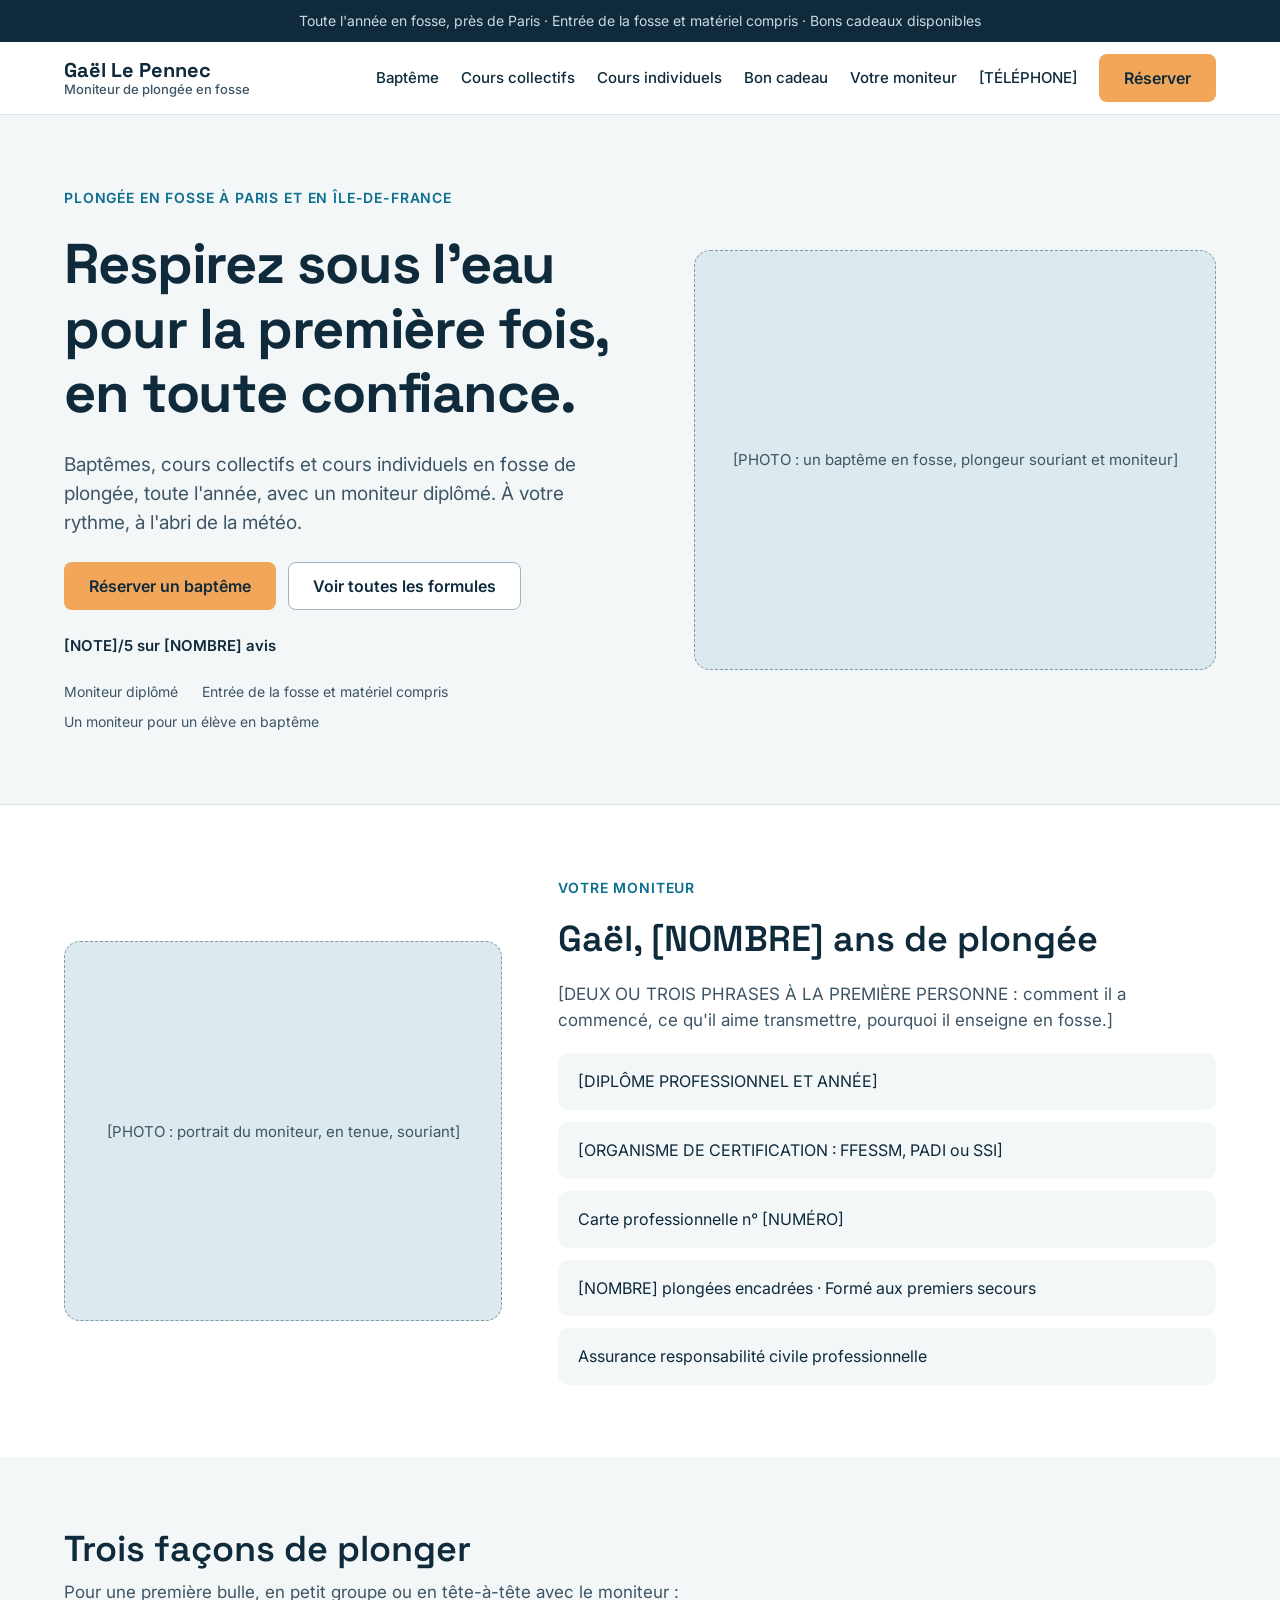
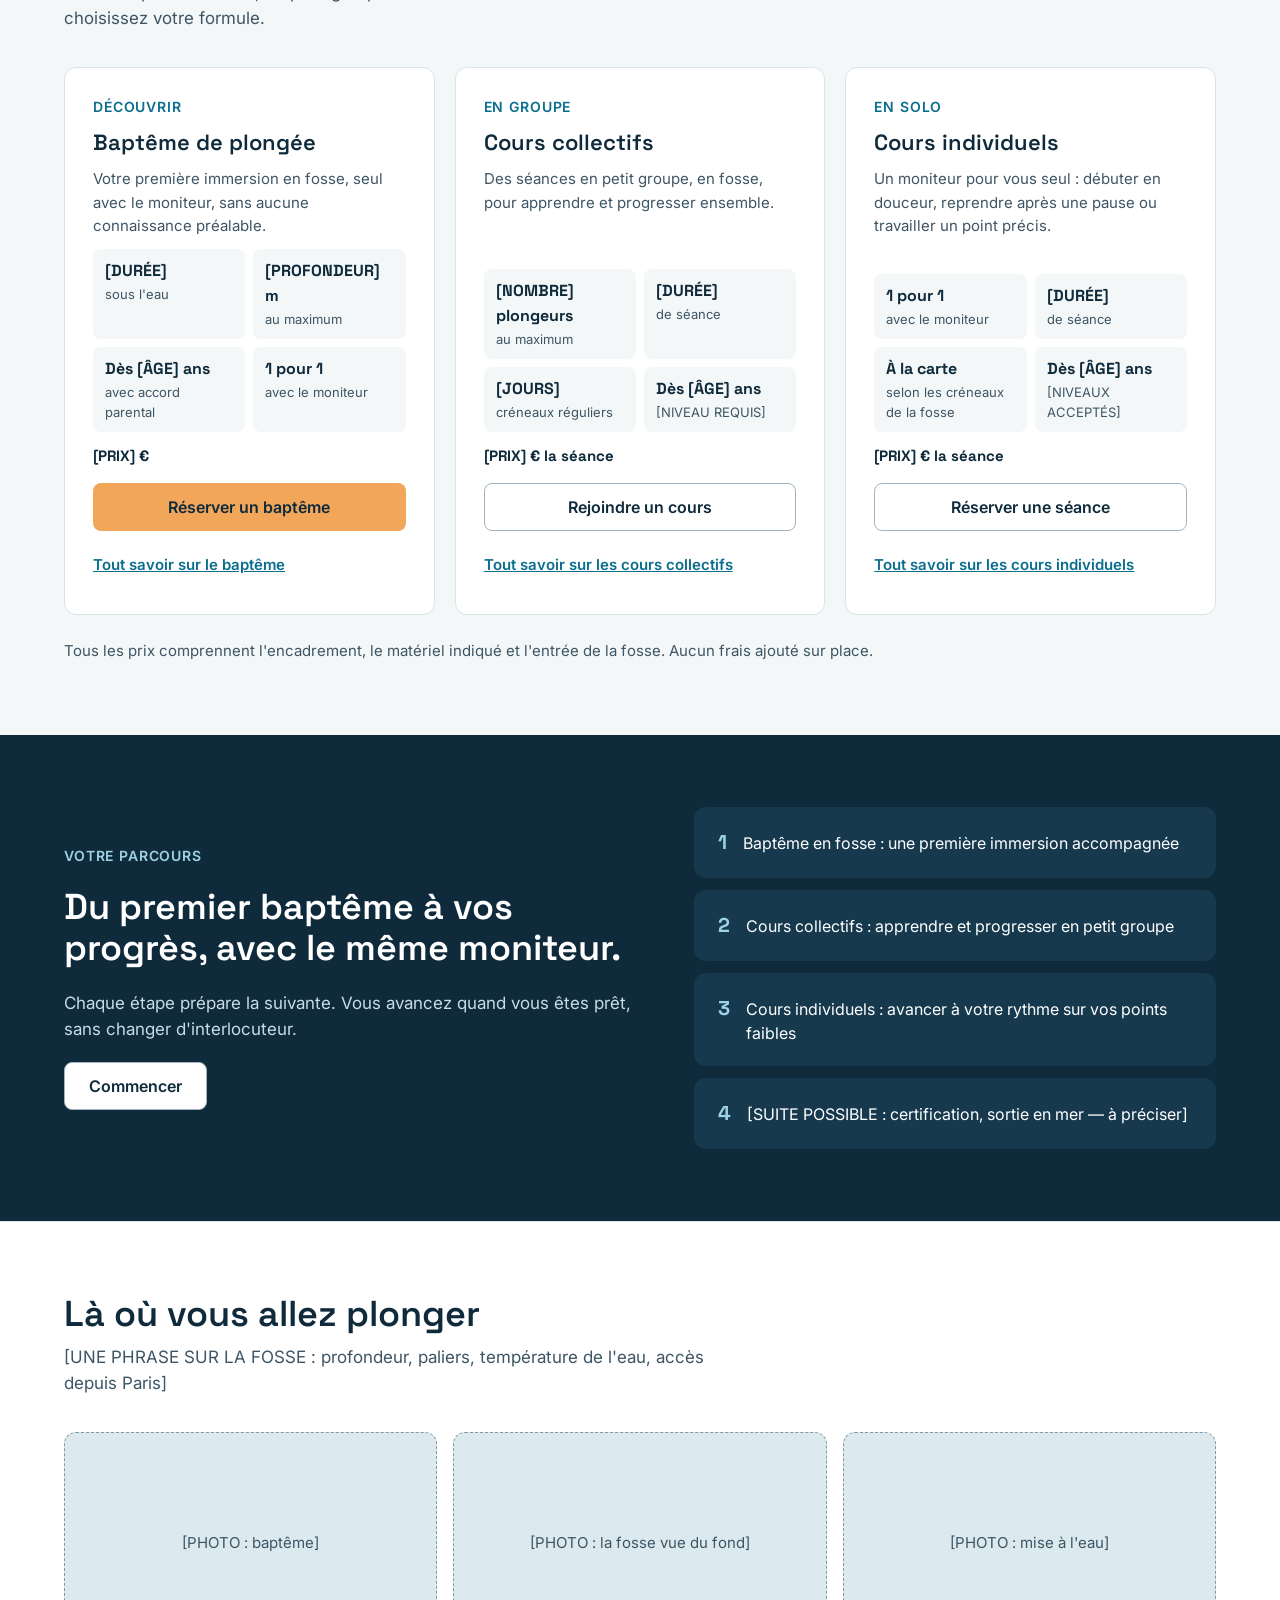
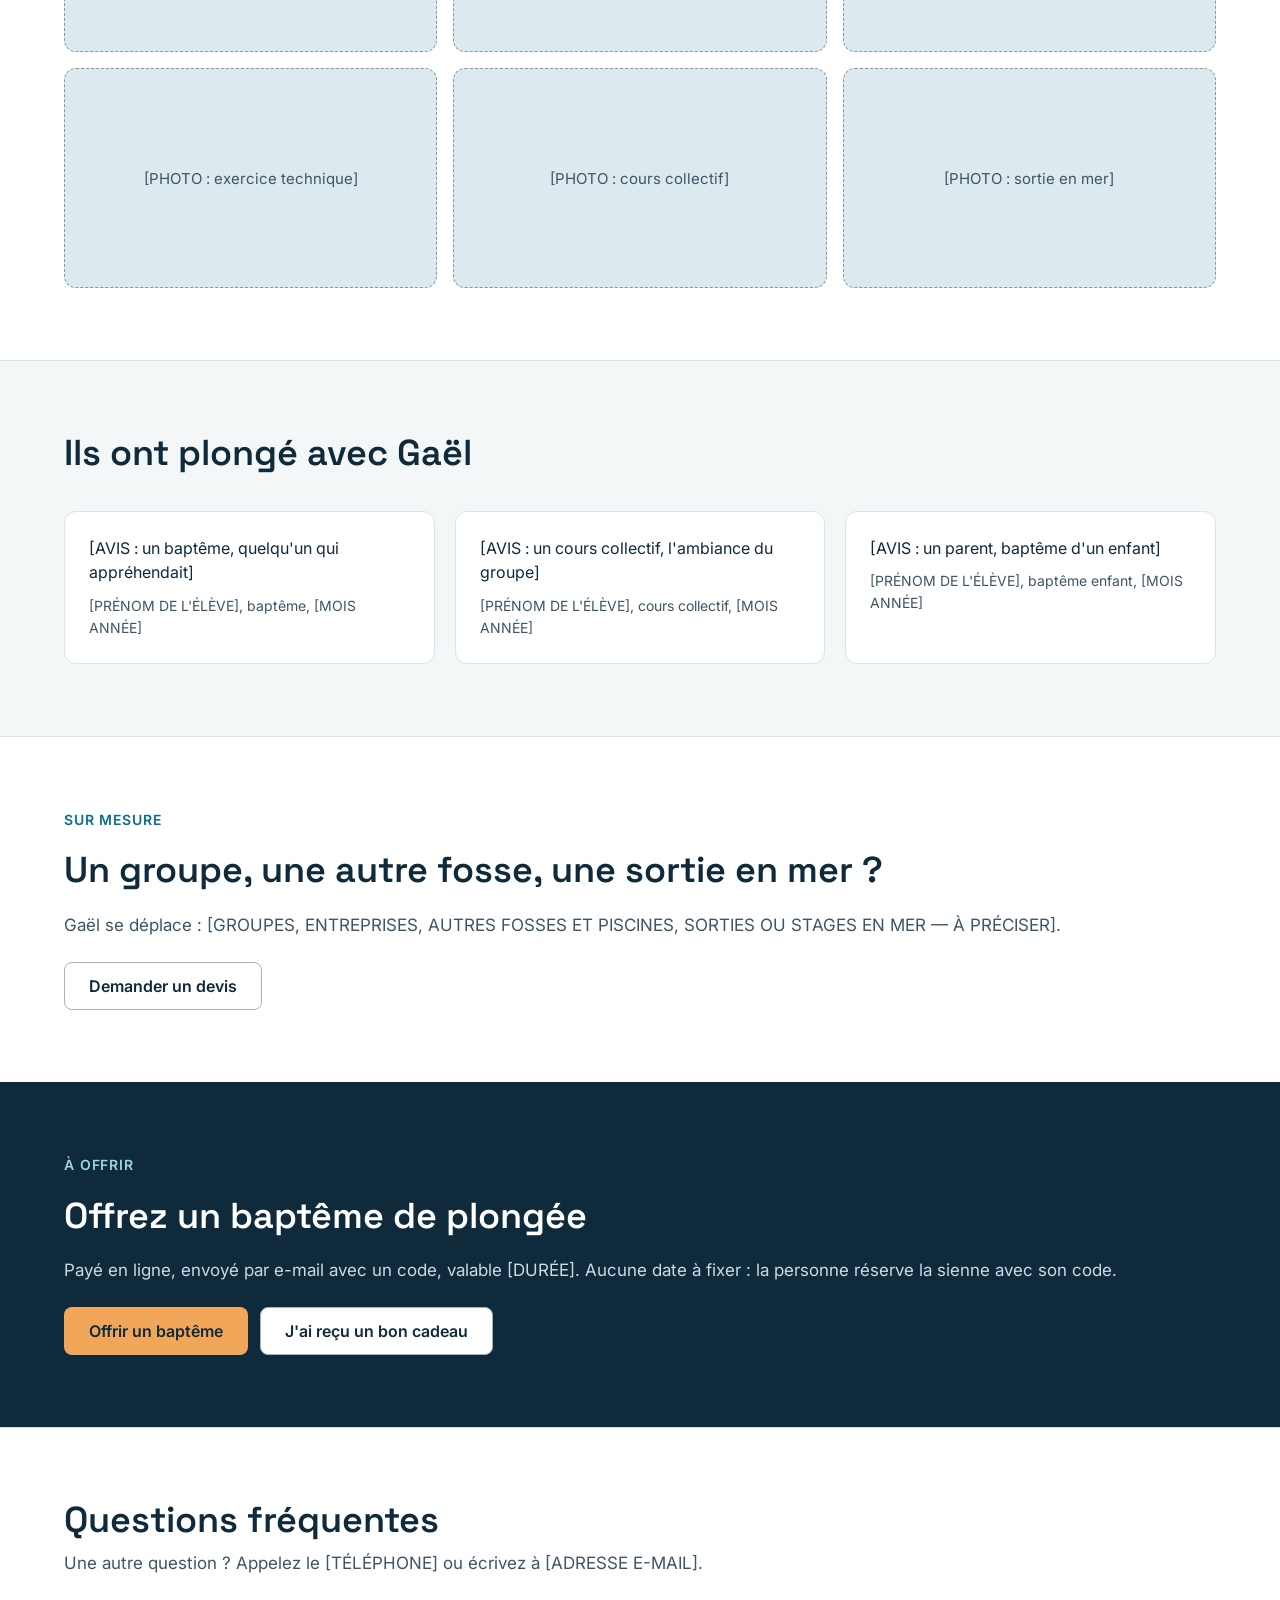
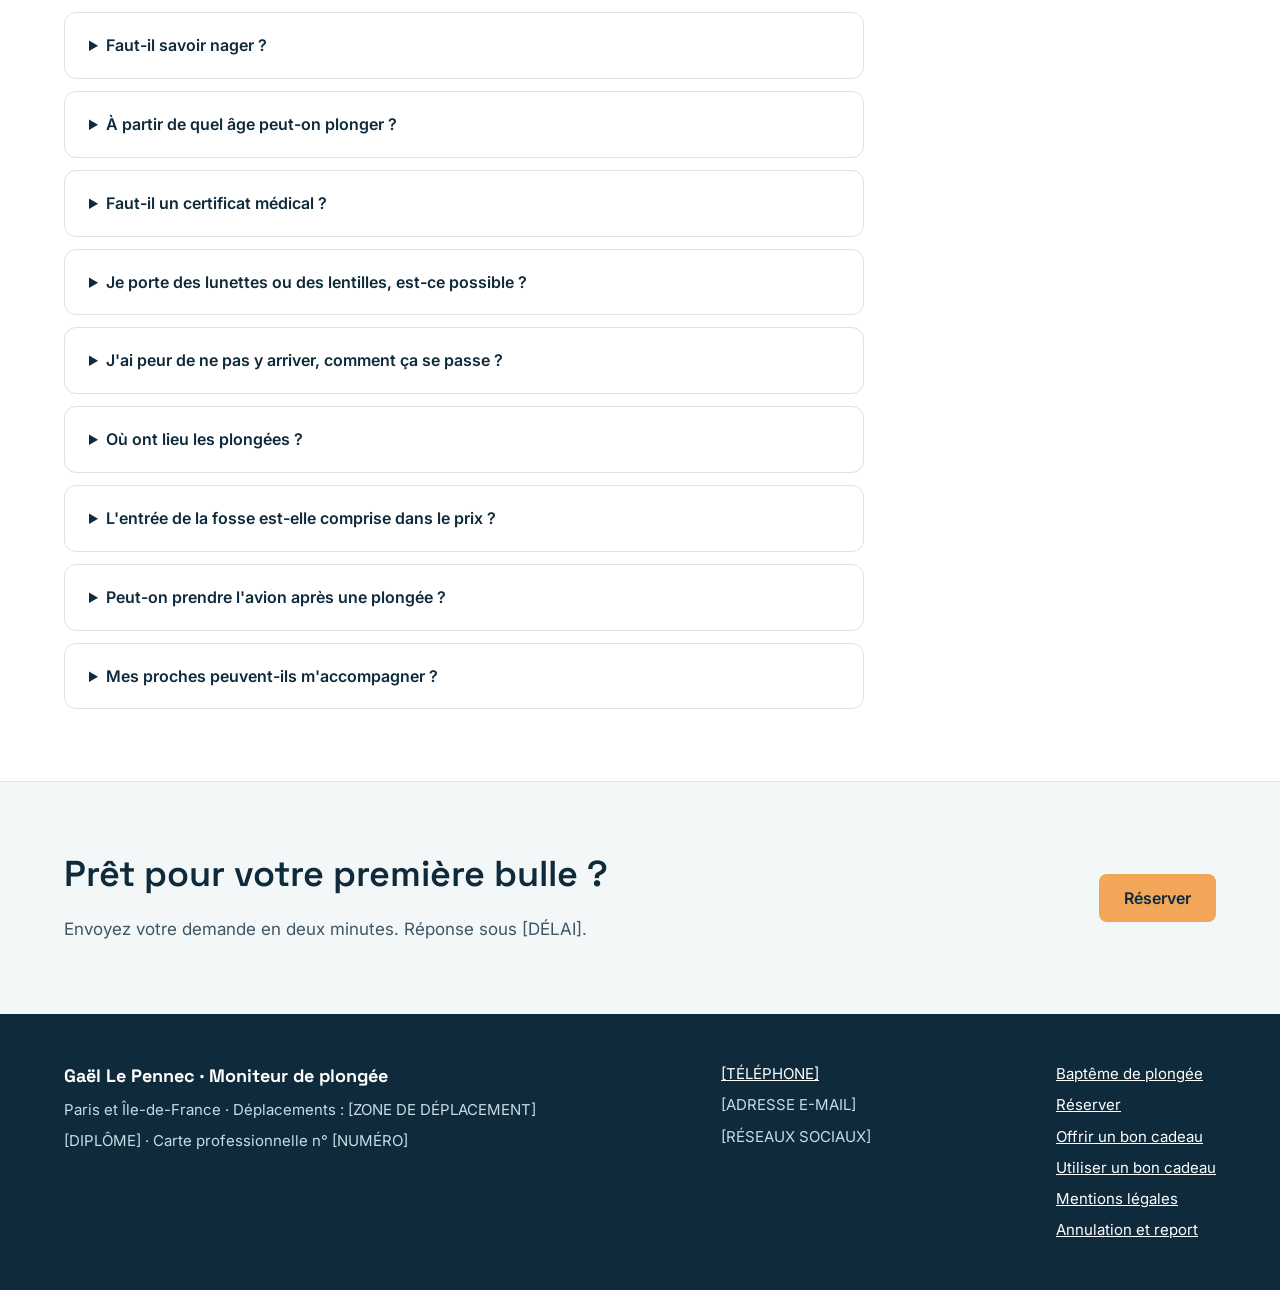
==== index.html @ 273fa353 "Première version du site" ====
<!doctype html>
<html lang="fr">
<head>
  <meta charset="utf-8">
  <meta name="viewport" content="width=device-width, initial-scale=1">
  <title>Gaël Le Pennec · Moniteur de plongée à Paris — baptêmes et cours en fosse</title>
  <meta name="description" content="Baptême de plongée en fosse, cours collectifs et cours individuels à Paris et en Île-de-France avec un moniteur diplômé. Toute l'année, matériel fourni, bons cadeaux.">
  <link rel="preconnect" href="https://fonts.googleapis.com">
  <link rel="preconnect" href="https://fonts.gstatic.com" crossorigin>
  <link rel="stylesheet" href="https://fonts.googleapis.com/css2?family=Inter:wght@400;500;600&family=Space+Grotesk:wght@500;600;700&display=swap">
  <link rel="stylesheet" href="css/styles.css">
</head>
<body>
  <a class="lien-evitement" href="#contenu">Aller au contenu</a>

  <div class="bandeau">Toute l'année en fosse, près de Paris · Entrée de la fosse et matériel compris · Bons cadeaux disponibles</div>

  <header class="entete">
    <div class="conteneur entete__barre">
      <a class="logo" href="index.html">Gaël Le Pennec<span class="logo__metier">Moniteur de plongée en fosse</span></a>
      <button class="menu-bouton" type="button" aria-expanded="false" aria-controls="menu">Menu</button>
      <nav class="nav" id="menu" aria-label="Navigation principale">
        <a href="bapteme.html">Baptême</a>
        <a href="cours-collectifs.html">Cours collectifs</a>
        <a href="cours-individuels.html">Cours individuels</a>
        <a href="offrir.html">Bon cadeau</a>
        <a href="#moniteur">Votre moniteur</a>
        <!-- Remplacer le numéro dans href (format international) et dans le texte -->
        <a class="entete__tel" href="tel:+33000000000">[TÉLÉPHONE]</a>
        <a class="bouton bouton--principal" href="reservation.html">Réserver</a>
      </nav>
    </div>
  </header>

  <main id="contenu">

    <!-- Accroche -->
    <section class="conteneur accroche">
      <div class="accroche__texte">
        <p class="surtitre">Plongée en fosse à Paris et en Île-de-France</p>
        <h1>Respirez sous l'eau pour la première fois, en toute confiance.</h1>
        <p class="chapeau">Baptêmes, cours collectifs et cours individuels en fosse de plongée, toute l'année, avec un moniteur diplômé. À votre rythme, à l'abri de la météo.</p>
        <div class="groupe-boutons">
          <a class="bouton bouton--principal" href="reservation.html?offre=bapteme">Réserver un baptême</a>
          <a class="bouton bouton--secondaire" href="#offres">Voir toutes les formules</a>
        </div>
        <!-- Avis : remplacer par la vraie note quand elle existe, sinon supprimer la ligne -->
        <p class="note-avis">[NOTE]/5 sur [NOMBRE] avis</p>
        <ul class="reassurance">
          <li>Moniteur diplômé</li>
          <li>Entrée de la fosse et matériel compris</li>
          <li>Un moniteur pour un élève en baptême</li>
        </ul>
      </div>
      <!-- À remplacer par : <img src="images/accueil.jpg" alt="…"> -->
      <div class="photo-provisoire">[PHOTO : un baptême en fosse, plongeur souriant et moniteur]</div>
    </section>

    <!-- Votre moniteur -->
    <section class="section section--blanche" id="moniteur" style="border-bottom: none">
      <div class="conteneur moniteur">
        <div class="photo-provisoire">[PHOTO : portrait du moniteur, en tenue, souriant]</div>
        <div class="colonne-texte">
          <p class="surtitre">Votre moniteur</p>
          <h2>Gaël, [NOMBRE] ans de plongée</h2>
          <p class="chapeau">[DEUX OU TROIS PHRASES À LA PREMIÈRE PERSONNE : comment il a commencé, ce qu'il aime transmettre, pourquoi il enseigne en fosse.]</p>
          <ul class="liste-garanties">
            <li>[DIPLÔME PROFESSIONNEL ET ANNÉE]</li>
            <li>[ORGANISME DE CERTIFICATION : FFESSM, PADI ou SSI]</li>
            <li>Carte professionnelle n° [NUMÉRO]</li>
            <li>[NOMBRE] plongées encadrées · Formé aux premiers secours</li>
            <li>Assurance responsabilité civile professionnelle</li>
          </ul>
        </div>
      </div>
    </section>

    <!-- Les trois offres -->
    <section class="section" id="offres">
      <div class="conteneur">
        <div class="entete-section">
          <h2>Trois façons de plonger</h2>
          <p class="chapeau">Pour une première bulle, en petit groupe ou en tête-à-tête avec le moniteur : choisissez votre formule.</p>
        </div>
        <div class="grille grille--3">

          <article class="carte carte--blanche">
            <span class="surtitre">Découvrir</span>
            <h3>Baptême de plongée</h3>
            <p>Votre première immersion en fosse, seul avec le moniteur, sans aucune connaissance préalable.</p>
            <ul class="chiffres">
              <li><strong>[DURÉE]</strong>sous l'eau</li>
              <li><strong>[PROFONDEUR] m</strong>au maximum</li>
              <li><strong>Dès [ÂGE] ans</strong>avec accord parental</li>
              <li><strong>1 pour 1</strong>avec le moniteur</li>
            </ul>
            <p class="carte__prix">[PRIX] €</p>
            <a class="bouton bouton--principal" href="reservation.html?offre=bapteme">Réserver un baptême</a>
            <a class="carte__lien" href="bapteme.html">Tout savoir sur le baptême</a>
          </article>

          <article class="carte carte--blanche">
            <span class="surtitre">En groupe</span>
            <h3>Cours collectifs</h3>
            <p>Des séances en petit groupe, en fosse, pour apprendre et progresser ensemble.</p>
            <ul class="chiffres">
              <li><strong>[NOMBRE] plongeurs</strong>au maximum</li>
              <li><strong>[DURÉE]</strong>de séance</li>
              <li><strong>[JOURS]</strong>créneaux réguliers</li>
              <li><strong>Dès [ÂGE] ans</strong>[NIVEAU REQUIS]</li>
            </ul>
            <p class="carte__prix">[PRIX] € la séance</p>
            <a class="bouton bouton--secondaire" href="reservation.html?offre=collectif">Rejoindre un cours</a>
            <a class="carte__lien" href="cours-collectifs.html">Tout savoir sur les cours collectifs</a>
          </article>

          <article class="carte carte--blanche">
            <span class="surtitre">En solo</span>
            <h3>Cours individuels</h3>
            <p>Un moniteur pour vous seul : débuter en douceur, reprendre après une pause ou travailler un point précis.</p>
            <ul class="chiffres">
              <li><strong>1 pour 1</strong>avec le moniteur</li>
              <li><strong>[DURÉE]</strong>de séance</li>
              <li><strong>À la carte</strong>selon les créneaux de la fosse</li>
              <li><strong>Dès [ÂGE] ans</strong>[NIVEAUX ACCEPTÉS]</li>
            </ul>
            <p class="carte__prix">[PRIX] € la séance</p>
            <a class="bouton bouton--secondaire" href="reservation.html?offre=individuel">Réserver une séance</a>
            <a class="carte__lien" href="cours-individuels.html">Tout savoir sur les cours individuels</a>
          </article>

        </div>
        <p class="note">Tous les prix comprennent l'encadrement, le matériel indiqué et l'entrée de la fosse. Aucun frais ajouté sur place.</p>
      </div>
    </section>

    <!-- Parcours -->
    <section class="section section--marine" id="parcours">
      <div class="conteneur deux-colonnes">
        <div class="colonne-texte">
          <p class="surtitre">Votre parcours</p>
          <h2>Du premier baptême à vos progrès, avec le même moniteur.</h2>
          <p class="chapeau">Chaque étape prépare la suivante. Vous avancez quand vous êtes prêt, sans changer d'interlocuteur.</p>
          <a class="bouton bouton--secondaire" href="reservation.html">Commencer</a>
        </div>
        <ol class="parcours">
          <li>Baptême en fosse : une première immersion accompagnée</li>
          <li>Cours collectifs : apprendre et progresser en petit groupe</li>
          <li>Cours individuels : avancer à votre rythme sur vos points faibles</li>
          <li>[SUITE POSSIBLE : certification, sortie en mer — à préciser]</li>
        </ol>
      </div>
    </section>

    <!-- Galerie -->
    <section class="section section--blanche">
      <div class="conteneur">
        <div class="entete-section">
          <h2>Là où vous allez plonger</h2>
          <p class="chapeau">[UNE PHRASE SUR LA FOSSE : profondeur, paliers, température de l'eau, accès depuis Paris]</p>
        </div>
        <!-- Six photos minimum : plongeurs souriants, la fosse, mise à l'eau -->
        <div class="galerie">
          <div class="photo-provisoire">[PHOTO : baptême]</div>
          <div class="photo-provisoire">[PHOTO : la fosse vue du fond]</div>
          <div class="photo-provisoire">[PHOTO : mise à l'eau]</div>
          <div class="photo-provisoire">[PHOTO : exercice technique]</div>
          <div class="photo-provisoire">[PHOTO : cours collectif]</div>
          <div class="photo-provisoire">[PHOTO : sortie en mer]</div>
        </div>
      </div>
    </section>

    <!-- Avis -->
    <section class="section" id="avis">
      <div class="conteneur">
        <div class="entete-section">
          <h2>Ils ont plongé avec Gaël</h2>
        </div>
        <div class="grille grille--3 temoignages">
          <blockquote>
            <p>[AVIS : un baptême, quelqu'un qui appréhendait]</p>
            <footer>[PRÉNOM DE L'ÉLÈVE], baptême, [MOIS ANNÉE]</footer>
          </blockquote>
          <blockquote>
            <p>[AVIS : un cours collectif, l'ambiance du groupe]</p>
            <footer>[PRÉNOM DE L'ÉLÈVE], cours collectif, [MOIS ANNÉE]</footer>
          </blockquote>
          <blockquote>
            <p>[AVIS : un parent, baptême d'un enfant]</p>
            <footer>[PRÉNOM DE L'ÉLÈVE], baptême enfant, [MOIS ANNÉE]</footer>
          </blockquote>
        </div>
      </div>
    </section>

    <!-- Déplacements -->
    <section class="section section--blanche" id="deplacements" style="border-bottom: none">
      <div class="conteneur appel">
        <div class="colonne-texte">
          <p class="surtitre">Sur mesure</p>
          <h2>Un groupe, une autre fosse, une sortie en mer ?</h2>
          <p class="chapeau">Gaël se déplace : [GROUPES, ENTREPRISES, AUTRES FOSSES ET PISCINES, SORTIES OU STAGES EN MER — À PRÉCISER].</p>
        </div>
        <a class="bouton bouton--secondaire" href="reservation.html?offre=autre">Demander un devis</a>
      </div>
    </section>

    <!-- Bon cadeau -->
    <section class="section section--marine" id="cadeau">
      <div class="conteneur appel">
        <div class="colonne-texte">
          <p class="surtitre">À offrir</p>
          <h2>Offrez un baptême de plongée</h2>
          <p class="chapeau">Payé en ligne, envoyé par e-mail avec un code, valable [DURÉE]. Aucune date à fixer : la personne réserve la sienne avec son code.</p>
        </div>
        <div class="groupe-boutons">
          <a class="bouton bouton--principal" href="offrir.html">Offrir un baptême</a>
          <a class="bouton bouton--secondaire" href="reservation.html?bon=1">J'ai reçu un bon cadeau</a>
        </div>
      </div>
    </section>

    <!-- Questions fréquentes -->
    <section class="section section--blanche" id="questions">
      <div class="conteneur">
        <div class="entete-section">
          <h2>Questions fréquentes</h2>
          <p class="chapeau">Une autre question ? Appelez le [TÉLÉPHONE] ou écrivez à [ADRESSE E-MAIL].</p>
        </div>
        <div class="faq">
          <details>
            <summary>Faut-il savoir nager ?</summary>
            <p>[RÉPONSE : sa règle pour le baptême, puis pour les cours]</p>
          </details>
          <details>
            <summary>À partir de quel âge peut-on plonger ?</summary>
            <p>[RÉPONSE : âge minimum par offre, autorisation parentale]</p>
          </details>
          <details>
            <summary>Faut-il un certificat médical ?</summary>
            <p>[RÉPONSE : pour le baptême, pour les cours, contre-indications à signaler]</p>
          </details>
          <details>
            <summary>Je porte des lunettes ou des lentilles, est-ce possible ?</summary>
            <p>[RÉPONSE]</p>
          </details>
          <details>
            <summary>J'ai peur de ne pas y arriver, comment ça se passe ?</summary>
            <p>[RÉPONSE : progressivité, possibilité de remonter à tout moment, moniteur à côté]</p>
          </details>
          <details>
            <summary>Où ont lieu les plongées ?</summary>
            <p>[RÉPONSE : nom et adresse des fosses, accès en transports, parking]</p>
          </details>
          <details>
            <summary>L'entrée de la fosse est-elle comprise dans le prix ?</summary>
            <p>[RÉPONSE : oui, ou montant à régler sur place]</p>
          </details>
          <details>
            <summary>Peut-on prendre l'avion après une plongée ?</summary>
            <p>[RÉPONSE : délai à respecter]</p>
          </details>
          <details>
            <summary>Mes proches peuvent-ils m'accompagner ?</summary>
            <p>[RÉPONSE : accès des accompagnants au bord du bassin, photos]</p>
          </details>
        </div>
      </div>
    </section>

    <!-- Appel final -->
    <section class="section">
      <div class="conteneur appel">
        <div class="colonne-texte">
          <h2>Prêt pour votre première bulle ?</h2>
          <p class="chapeau">Envoyez votre demande en deux minutes. Réponse sous [DÉLAI].</p>
        </div>
        <a class="bouton bouton--principal" href="reservation.html">Réserver</a>
      </div>
    </section>

  </main>

  <footer class="pied">
    <div class="conteneur pied__grille">
      <div class="pied__bloc">
        <span class="pied__nom">Gaël Le Pennec · Moniteur de plongée</span>
        <span>Paris et Île-de-France · Déplacements : [ZONE DE DÉPLACEMENT]</span>
        <span>[DIPLÔME] · Carte professionnelle n° [NUMÉRO]</span>
      </div>
      <div class="pied__bloc">
        <a href="tel:+33000000000">[TÉLÉPHONE]</a>
        <span>[ADRESSE E-MAIL]</span>
        <span>[RÉSEAUX SOCIAUX]</span>
      </div>
      <div class="pied__bloc">
        <a href="bapteme.html">Baptême de plongée</a>
        <a href="reservation.html">Réserver</a>
        <a href="offrir.html">Offrir un bon cadeau</a>
        <a href="reservation.html?bon=1">Utiliser un bon cadeau</a>
        <a href="mentions-legales.html">Mentions légales</a>
        <a href="mentions-legales.html#annulation">Annulation et report</a>
      </div>
    </div>
  </footer>

  <script src="js/config.js"></script>
  <script src="js/main.js"></script>
</body>
</html>
---- css/styles.css ----
/* ==========================================================================
   Site du moniteur de plongée — feuille de styles
   Les couleurs et polices se changent ici, dans :root.
   ========================================================================== */

:root {
  --fond: #f4f7f8;
  --blanc: #ffffff;
  --marine: #0e2a3b;
  --marine-clair: #16394e;
  --bleu: #0b6e8e;
  --bleu-fonce: #084f66;
  --ciel: #9ed3e6;
  --accent: #f2a65a;
  --accent-fonce: #e8933c;
  --texte: #0e2a3b;
  --texte-doux: #3d5564;
  --bordure: #d9e3e8;
  --bordure-forte: #7e9aa8;
  --titres: "Space Grotesk", system-ui, sans-serif;
  --corps: Inter, system-ui, sans-serif;
  --largeur: 1200px;
}

*,
*::before,
*::after {
  box-sizing: border-box;
}

/* Un élément masqué reste masqué, quel que soit son style d'affichage */

[hidden] {
  display: none !important;
}

html {
  scroll-behavior: smooth;
}

body {
  margin: 0;
  font-family: var(--corps);
  font-size: 1rem;
  line-height: 1.55;
  color: var(--texte);
  background: var(--fond);
}

h1,
h2,
h3 {
  font-family: var(--titres);
  line-height: 1.15;
  margin: 0;
}

h1 {
  font-size: clamp(2.25rem, 5vw, 3.5rem);
  font-weight: 700;
  letter-spacing: -0.02em;
}

h2 {
  font-size: clamp(1.75rem, 3.5vw, 2.25rem);
  font-weight: 600;
}

h3 {
  font-size: 1.375rem;
  font-weight: 600;
}

p {
  margin: 0;
}

a {
  color: var(--bleu);
}

a:hover {
  color: var(--bleu-fonce);
}

:focus-visible {
  outline: 3px solid var(--bleu);
  outline-offset: 3px;
}

.lien-evitement {
  position: absolute;
  left: -9999px;
  top: 0;
  background: var(--marine);
  color: var(--blanc);
  padding: 12px 16px;
  z-index: 100;
}

.lien-evitement:focus {
  left: 8px;
  top: 8px;
}

.conteneur {
  max-width: var(--largeur);
  margin: 0 auto;
  padding: 0 24px;
}

.section {
  padding: 72px 0;
}

.section--blanche {
  background: var(--blanc);
  border-top: 1px solid var(--bordure);
  border-bottom: 1px solid var(--bordure);
}

.section--marine {
  background: var(--marine);
  color: var(--blanc);
}

.entete-section {
  display: flex;
  flex-direction: column;
  gap: 8px;
  max-width: 640px;
  margin-bottom: 36px;
}

.chapeau {
  font-size: 1.0625rem;
  color: var(--texte-doux);
}

.surtitre {
  font-size: 0.875rem;
  font-weight: 600;
  letter-spacing: 0.06em;
  text-transform: uppercase;
  color: var(--bleu);
}

.section--marine .surtitre {
  color: var(--ciel);
}

.section--marine .chapeau {
  color: #c9dce5;
}

/* Boutons ---------------------------------------------------------------- */

.bouton {
  display: inline-flex;
  align-items: center;
  justify-content: center;
  min-height: 48px;
  padding: 12px 24px;
  border-radius: 8px;
  border: 1px solid transparent;
  font: 600 1rem var(--corps);
  text-decoration: none;
  cursor: pointer;
}

.bouton--principal {
  background: var(--accent);
  color: var(--marine);
}

.bouton--principal:hover {
  background: var(--accent-fonce);
  color: var(--marine);
}

.bouton--secondaire {
  background: var(--blanc);
  color: var(--marine);
  border-color: #9fb4c0;
}

.bouton--secondaire:hover {
  border-color: var(--marine);
  color: var(--marine);
}

.bouton--large {
  width: 100%;
}

/* En-tête ---------------------------------------------------------------- */

.entete {
  background: var(--blanc);
  border-bottom: 1px solid var(--bordure);
  position: sticky;
  top: 0;
  z-index: 10;
}

.entete__barre {
  display: flex;
  align-items: center;
  justify-content: space-between;
  gap: 16px;
  min-height: 72px;
}

.logo {
  font-family: var(--titres);
  font-weight: 700;
  font-size: 1.25rem;
  color: var(--marine);
  text-decoration: none;
}

.menu-bouton {
  display: none;
  min-height: 48px;
  padding: 0 16px;
  border-radius: 8px;
  border: 1px solid #9fb4c0;
  background: var(--blanc);
  color: var(--marine);
  font: 600 0.9375rem var(--corps);
  cursor: pointer;
}

.nav {
  display: flex;
  align-items: center;
  gap: 28px;
}

.nav a:not(.bouton) {
  color: var(--marine);
  text-decoration: none;
  font-weight: 500;
  font-size: 0.9375rem;
  padding: 12px 0;
}

.nav a:not(.bouton):hover,
.nav a[aria-current="page"] {
  color: var(--bleu);
}

/* Accueil : accroche ------------------------------------------------------ */

.accroche {
  display: grid;
  grid-template-columns: minmax(0, 1.1fr) minmax(0, 1fr);
  gap: 56px;
  align-items: center;
  padding-top: 72px;
  padding-bottom: 72px;
}

.accroche__texte {
  display: flex;
  flex-direction: column;
  gap: 24px;
}

.accroche__texte .chapeau {
  font-size: 1.1875rem;
  max-width: 520px;
}

.groupe-boutons {
  display: flex;
  flex-wrap: wrap;
  gap: 12px;
}

.reassurance {
  list-style: none;
  margin: 0;
  padding: 0;
  display: flex;
  flex-wrap: wrap;
  gap: 8px 24px;
  font-size: 0.875rem;
  color: var(--texte-doux);
}

.photo-provisoire {
  min-height: 420px;
  background: #dce9ee;
  border: 1px dashed var(--bordure-forte);
  border-radius: 16px;
  display: flex;
  align-items: center;
  justify-content: center;
  padding: 24px;
  text-align: center;
  color: var(--texte-doux);
  font-size: 0.9375rem;
}

/* Grilles de cartes ------------------------------------------------------- */

.grille {
  display: grid;
  gap: 20px;
}

.grille--4 {
  grid-template-columns: repeat(4, minmax(0, 1fr));
}

.grille--3 {
  grid-template-columns: repeat(3, minmax(0, 1fr));
}

.carte {
  background: var(--fond);
  border-radius: 12px;
  padding: 28px;
  display: flex;
  flex-direction: column;
  gap: 12px;
}

.carte p {
  font-size: 0.9375rem;
  color: var(--texte-doux);
  flex-grow: 1;
}

.carte__lien {
  font-weight: 600;
  font-size: 0.9375rem;
  padding: 10px 0;
}

/* Parcours plongée -------------------------------------------------------- */

.deux-colonnes {
  display: grid;
  grid-template-columns: minmax(0, 1.1fr) minmax(0, 1fr);
  gap: 56px;
  align-items: center;
}

.colonne-texte {
  display: flex;
  flex-direction: column;
  gap: 20px;
  align-items: flex-start;
}

.parcours {
  list-style: none;
  margin: 0;
  padding: 0;
  display: flex;
  flex-direction: column;
  gap: 12px;
  counter-reset: etape;
}

.parcours li {
  counter-increment: etape;
  background: var(--marine-clair);
  border-radius: 12px;
  padding: 20px 24px;
  display: flex;
  gap: 16px;
  align-items: baseline;
}

.parcours li::before {
  content: counter(etape);
  font-family: var(--titres);
  font-weight: 700;
  font-size: 1.25rem;
  color: var(--ciel);
}

/* Étapes ------------------------------------------------------------------ */

.etape {
  display: flex;
  flex-direction: column;
  gap: 10px;
  border-top: 3px solid var(--bleu);
  padding-top: 20px;
}

.etape__numero {
  font-family: var(--titres);
  font-weight: 700;
  font-size: 0.9375rem;
  color: var(--bleu);
}

.etape p {
  font-size: 0.9375rem;
  color: var(--texte-doux);
}

/* Tarifs ------------------------------------------------------------------ */

.tarif {
  background: var(--blanc);
  border: 1px solid var(--bordure);
  border-radius: 12px;
  padding: 32px;
  display: flex;
  flex-direction: column;
  gap: 12px;
}

.tarif--mis-en-avant {
  border: 2px solid var(--bleu);
  padding: 31px;
}

.tarif__prix {
  font-family: var(--titres);
  font-weight: 700;
  font-size: 2.25rem;
}

.tarif p:not(.tarif__prix) {
  font-size: 0.9375rem;
  color: var(--texte-doux);
  flex-grow: 1;
}

.note {
  margin-top: 24px;
  font-size: 0.9375rem;
  color: var(--texte-doux);
}

/* Confiance et avis ------------------------------------------------------- */

.liste-garanties {
  list-style: none;
  margin: 0;
  padding: 0;
  display: flex;
  flex-direction: column;
  gap: 12px;
  width: 100%;
}

.liste-garanties li {
  padding: 16px 20px;
  background: var(--fond);
  border-radius: 10px;
}

.avis {
  display: flex;
  flex-direction: column;
  gap: 16px;
}

.avis blockquote {
  margin: 0;
  padding: 24px;
  background: var(--fond);
  border-radius: 12px;
  display: flex;
  flex-direction: column;
  gap: 10px;
}

.avis footer {
  font-size: 0.875rem;
  color: var(--texte-doux);
}

/* Questions fréquentes ---------------------------------------------------- */

.faq {
  display: flex;
  flex-direction: column;
  gap: 12px;
  max-width: 800px;
}

.faq details {
  background: var(--blanc);
  border: 1px solid var(--bordure);
  border-radius: 12px;
  padding: 0 24px;
}

.faq summary {
  cursor: pointer;
  font-weight: 600;
  padding: 20px 0;
  min-height: 48px;
}

.faq details p {
  padding-bottom: 20px;
  color: var(--texte-doux);
}

/* Bandeau d'appel --------------------------------------------------------- */

.appel {
  display: flex;
  flex-wrap: wrap;
  align-items: center;
  justify-content: space-between;
  gap: 24px;
}

/* Réservation ------------------------------------------------------------- */

.reservation {
  display: grid;
  grid-template-columns: minmax(0, 1.1fr) minmax(0, 1fr);
  gap: 48px;
  align-items: start;
  padding-top: 56px;
  padding-bottom: 72px;
}

.reservation__creneaux {
  display: flex;
  flex-direction: column;
  gap: 24px;
}

.creneaux {
  display: grid;
  grid-template-columns: repeat(4, minmax(0, 1fr));
  gap: 10px;
}

.creneaux__jour {
  font-size: 0.875rem;
  font-weight: 600;
  color: var(--texte-doux);
}

.creneau {
  min-height: 48px;
  border-radius: 8px;
  border: 1px solid #9fb4c0;
  background: var(--blanc);
  color: var(--marine);
  font: 500 0.9375rem var(--corps);
  cursor: pointer;
}

.creneau:hover:not(:disabled) {
  border-color: var(--bleu);
}

.creneau[aria-pressed="true"] {
  border: 2px solid var(--bleu);
  background: var(--bleu);
  color: var(--blanc);
  font-weight: 600;
}

.creneau:disabled {
  border-color: var(--bordure);
  background: #eef2f4;
  color: #5b7181;
  text-decoration: line-through;
  cursor: not-allowed;
}

.formulaire {
  background: var(--blanc);
  border: 1px solid var(--bordure);
  border-radius: 16px;
  padding: 32px;
  display: flex;
  flex-direction: column;
  gap: 18px;
}

.champ {
  display: flex;
  flex-direction: column;
  gap: 6px;
}

.champ label {
  font-size: 0.875rem;
  font-weight: 600;
}

.champ input,
.champ select,
.champ textarea {
  min-height: 48px;
  border-radius: 8px;
  border: 1px solid var(--bordure-forte);
  padding: 10px 14px;
  font: 400 1rem var(--corps);
  color: var(--texte);
  background: var(--blanc);
  width: 100%;
}

.champ textarea {
  min-height: 96px;
  resize: vertical;
}

.champ__aide {
  font-size: 0.8125rem;
  color: var(--texte-doux);
}

.message {
  border-radius: 10px;
  padding: 16px 20px;
  font-size: 0.9375rem;
}

.message--erreur {
  background: #fbebeb;
  color: #7a1f1f;
  border: 1px solid #e3a9a9;
}

.message--succes {
  background: #e5f4e4;
  color: #1d4d1b;
  border: 1px solid #9cc99a;
}

.petit {
  font-size: 0.8125rem;
  color: var(--texte-doux);
}

/* Page de texte (mentions légales) --------------------------------------- */

.texte {
  max-width: 760px;
  padding: 56px 0 72px;
  display: flex;
  flex-direction: column;
  gap: 16px;
}

.texte h2 {
  font-size: 1.5rem;
  margin-top: 16px;
}

/* Pied de page ------------------------------------------------------------ */

.pied {
  background: var(--marine);
  color: #c9dce5;
  font-size: 0.9375rem;
}

.pied__grille {
  display: flex;
  flex-wrap: wrap;
  justify-content: space-between;
  gap: 32px;
  padding: 48px 24px;
}

.pied__bloc {
  display: flex;
  flex-direction: column;
  gap: 8px;
}

.pied__nom {
  font-family: var(--titres);
  font-weight: 700;
  font-size: 1.125rem;
  color: var(--blanc);
}

.pied a {
  color: var(--blanc);
}

/* Adaptation aux petits écrans ------------------------------------------- */

/* Menu repliable : le menu complet ne tient sur une ligne qu'au-delà de 1200 px */

@media (max-width: 1200px) {
  .menu-bouton {
    display: inline-flex;
    align-items: center;
  }

  .nav {
    display: none;
    position: absolute;
    left: 0;
    right: 0;
    top: 100%;
    flex-direction: column;
    align-items: stretch;
    gap: 4px;
    padding: 12px 24px 20px;
    background: var(--blanc);
    border-bottom: 1px solid var(--bordure);
  }

  .nav.est-ouvert {
    display: flex;
  }

  .entete__tel {
    padding: 12px 0;
  }
}

@media (max-width: 960px) {
  .grille--4 {
    grid-template-columns: repeat(2, minmax(0, 1fr));
  }

  .accroche,
  .deux-colonnes,
  .reservation {
    grid-template-columns: minmax(0, 1fr);
    gap: 36px;
  }

  .photo-provisoire {
    min-height: 280px;
  }
}

@media (max-width: 760px) {
  .section {
    padding: 56px 0;
  }

  .accroche {
    padding-top: 48px;
    padding-bottom: 48px;
  }

  .grille--3,
  .grille--4 {
    grid-template-columns: minmax(0, 1fr);
  }

  .formulaire {
    padding: 24px;
  }
}

@media (prefers-reduced-motion: reduce) {
  html {
    scroll-behavior: auto;
  }
}

/* ==========================================================================
   Ajouts pour le site du moniteur de plongée
   (choix issus du benchmark : chiffres clés, galerie, moniteur, bon cadeau)
   ========================================================================== */

.entete__tel {
  font-weight: 600;
  font-size: 0.9375rem;
  color: var(--marine);
  text-decoration: none;
  white-space: nowrap;
  padding: 12px 0;
}

.bandeau {
  background: var(--marine);
  color: #c9dce5;
  font-size: 0.875rem;
  text-align: center;
  padding: 10px 24px;
}

.note-avis {
  font-size: 0.9375rem;
  font-weight: 600;
  color: var(--texte);
}

/* Chiffres clés d'une offre */

.chiffres {
  list-style: none;
  margin: 0;
  padding: 0;
  display: grid;
  grid-template-columns: repeat(2, minmax(0, 1fr));
  gap: 8px;
}

.chiffres li {
  background: var(--blanc);
  border: 1px solid var(--bordure);
  border-radius: 8px;
  padding: 10px 12px;
  font-size: 0.8125rem;
  color: var(--texte-doux);
  display: flex;
  flex-direction: column;
}

.chiffres strong {
  font-family: var(--titres);
  font-size: 1rem;
  color: var(--texte);
}

.chiffres--large {
  grid-template-columns: repeat(4, minmax(0, 1fr));
  gap: 12px;
}

.chiffres--large li {
  padding: 16px 20px;
  font-size: 0.875rem;
}

.chiffres--large strong {
  font-size: 1.375rem;
}

.carte__prix {
  font-family: var(--titres);
  font-weight: 700;
  font-size: 1.5rem;
  color: var(--texte) !important;
  flex-grow: 0 !important;
}

.carte .bouton {
  margin-top: 4px;
}

/* Galerie */

.galerie {
  display: grid;
  grid-template-columns: repeat(3, minmax(0, 1fr));
  gap: 16px;
}

.galerie .photo-provisoire {
  min-height: 220px;
  border-radius: 12px;
}

/* Votre moniteur */

.moniteur {
  display: grid;
  grid-template-columns: minmax(0, 0.8fr) minmax(0, 1.2fr);
  gap: 56px;
  align-items: center;
}

.moniteur .photo-provisoire {
  min-height: 380px;
}

/* Listes de fiche (compris, à prévoir, pré-requis) */

.fiche {
  display: grid;
  grid-template-columns: repeat(3, minmax(0, 1fr));
  gap: 20px;
}

.fiche__bloc {
  background: var(--blanc);
  border: 1px solid var(--bordure);
  border-radius: 12px;
  padding: 28px;
  display: flex;
  flex-direction: column;
  gap: 12px;
}

.fiche__bloc ul {
  margin: 0;
  padding-left: 20px;
  display: flex;
  flex-direction: column;
  gap: 6px;
  color: var(--texte-doux);
  font-size: 0.9375rem;
}

.deroule {
  list-style: none;
  margin: 0;
  padding: 0;
  counter-reset: pas;
  display: flex;
  flex-direction: column;
  gap: 12px;
  max-width: 800px;
}

.deroule li {
  counter-increment: pas;
  background: var(--blanc);
  border: 1px solid var(--bordure);
  border-radius: 12px;
  padding: 18px 24px;
  display: flex;
  gap: 16px;
  align-items: baseline;
}

.deroule li::before {
  content: counter(pas);
  font-family: var(--titres);
  font-weight: 700;
  font-size: 1.25rem;
  color: var(--bleu);
}

.case {
  display: flex;
  align-items: center;
  gap: 10px;
  min-height: 44px;
  font-size: 0.9375rem;
}

.case input {
  width: 20px;
  height: 20px;
}

.rangee {
  display: grid;
  grid-template-columns: repeat(2, minmax(0, 1fr));
  gap: 16px;
}

.reservation__infos {
  display: flex;
  flex-direction: column;
  gap: 24px;
}

@media (max-width: 960px) {
  .moniteur {
    grid-template-columns: minmax(0, 1fr);
    gap: 36px;
  }

  .fiche {
    grid-template-columns: minmax(0, 1fr);
  }

  .chiffres--large {
    grid-template-columns: repeat(2, minmax(0, 1fr));
  }
}

@media (max-width: 760px) {

  .galerie {
    grid-template-columns: repeat(2, minmax(0, 1fr));
  }

  .galerie .photo-provisoire {
    min-height: 150px;
  }
}

/* Témoignages en grille */

.temoignages blockquote {
  margin: 0;
  padding: 24px;
  background: var(--blanc);
  border: 1px solid var(--bordure);
  border-radius: 12px;
  display: flex;
  flex-direction: column;
  gap: 10px;
}

.temoignages footer {
  font-size: 0.875rem;
  color: var(--texte-doux);
}

.chiffres strong {
  overflow-wrap: anywhere;
}

/* Cartes blanches sur fond clair (offres de l'accueil) */

.carte--blanche {
  background: var(--blanc);
  border: 1px solid var(--bordure);
}

.carte--blanche .chiffres li {
  background: var(--fond);
  border: none;
}

.texte .fiche__bloc {
  margin: 8px 0;
}

/* Piège à robots du formulaire : invisible pour les visiteurs */

.piege {
  position: absolute;
  left: -9999px;
  width: 1px;
  height: 1px;
  opacity: 0;
}

.bouton:disabled {
  opacity: 0.6;
  cursor: wait;
}

/* Le menu et le logo ne se coupent pas sur deux lignes */

.nav a {
  white-space: nowrap;
}

@media (min-width: 761px) {
  .logo {
    white-space: nowrap;
  }
}

.nav {
  gap: 22px;
}

/* Logo : le nom, puis le métier en petit dessous */

.logo {
  display: flex;
  flex-direction: column;
  line-height: 1.15;
}

.logo__metier {
  font-family: var(--corps);
  font-weight: 500;
  font-size: 0.8125rem;
  color: var(--texte-doux);
}
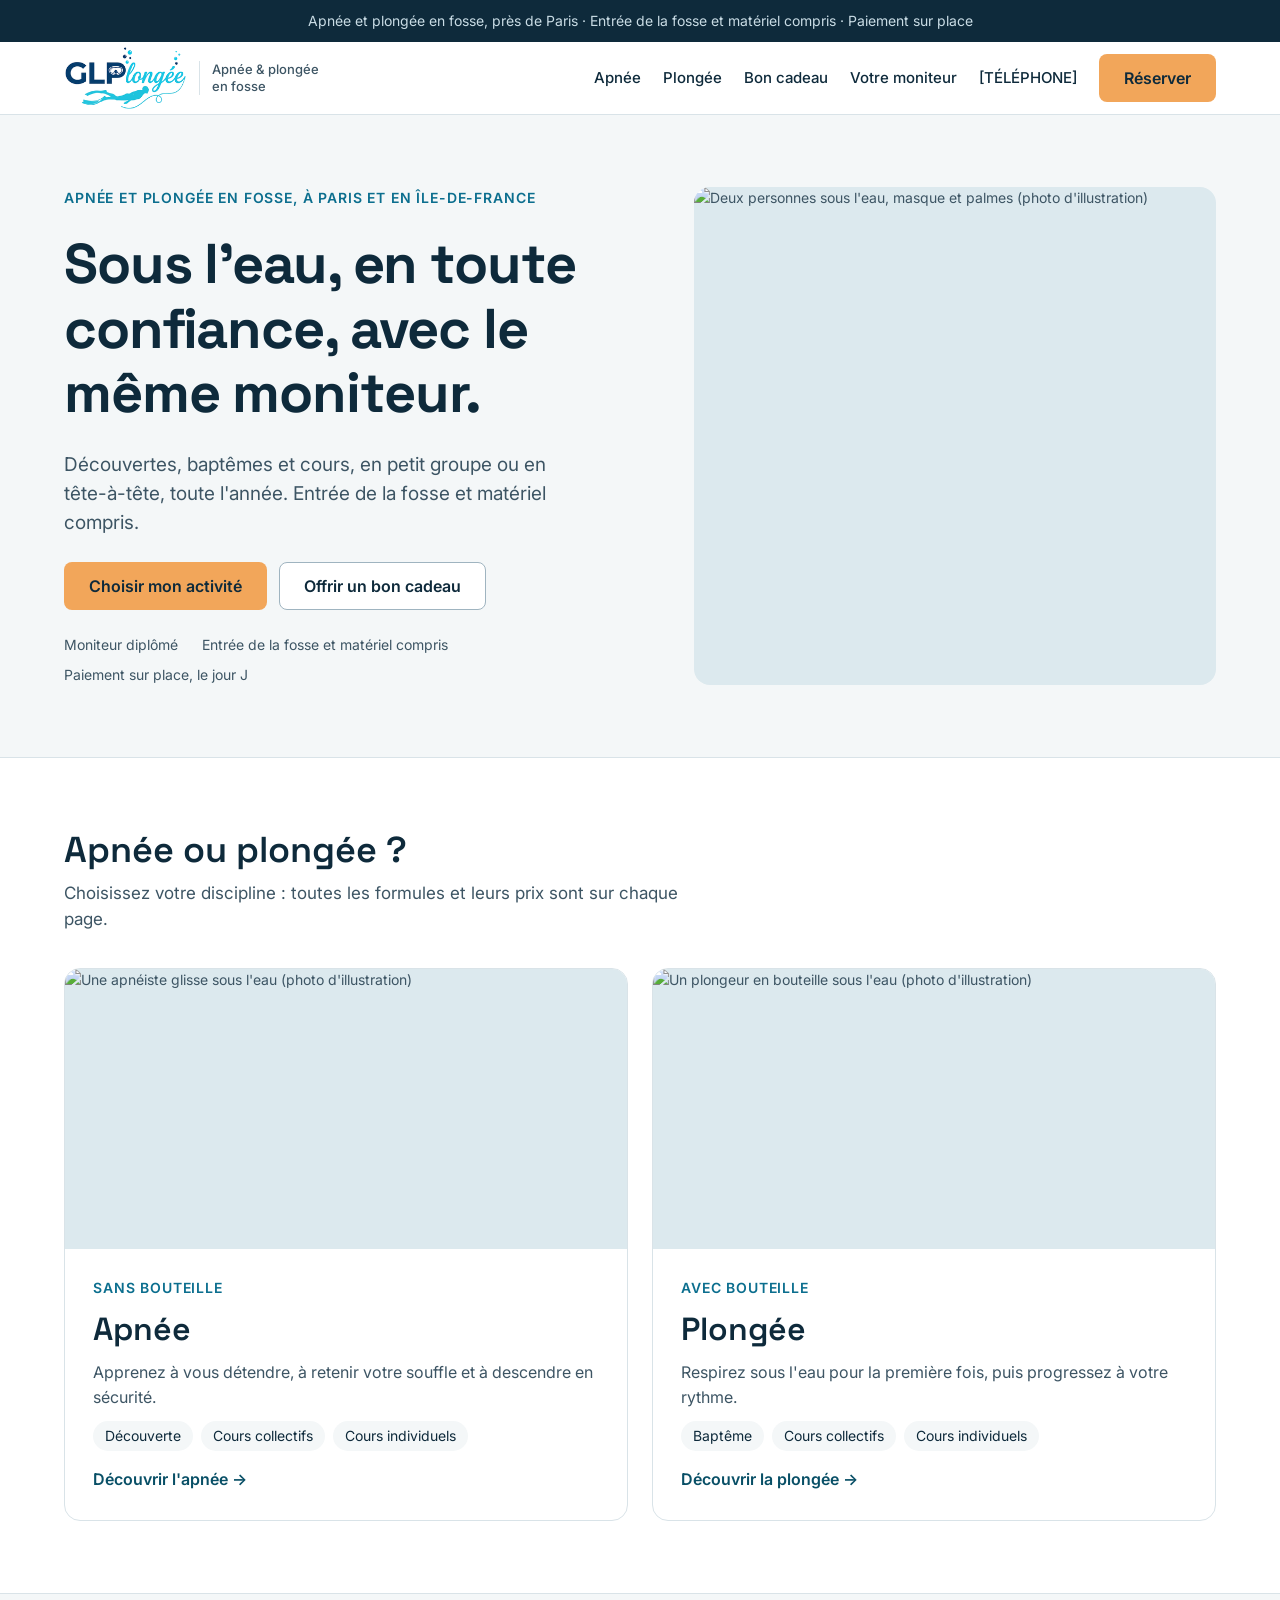
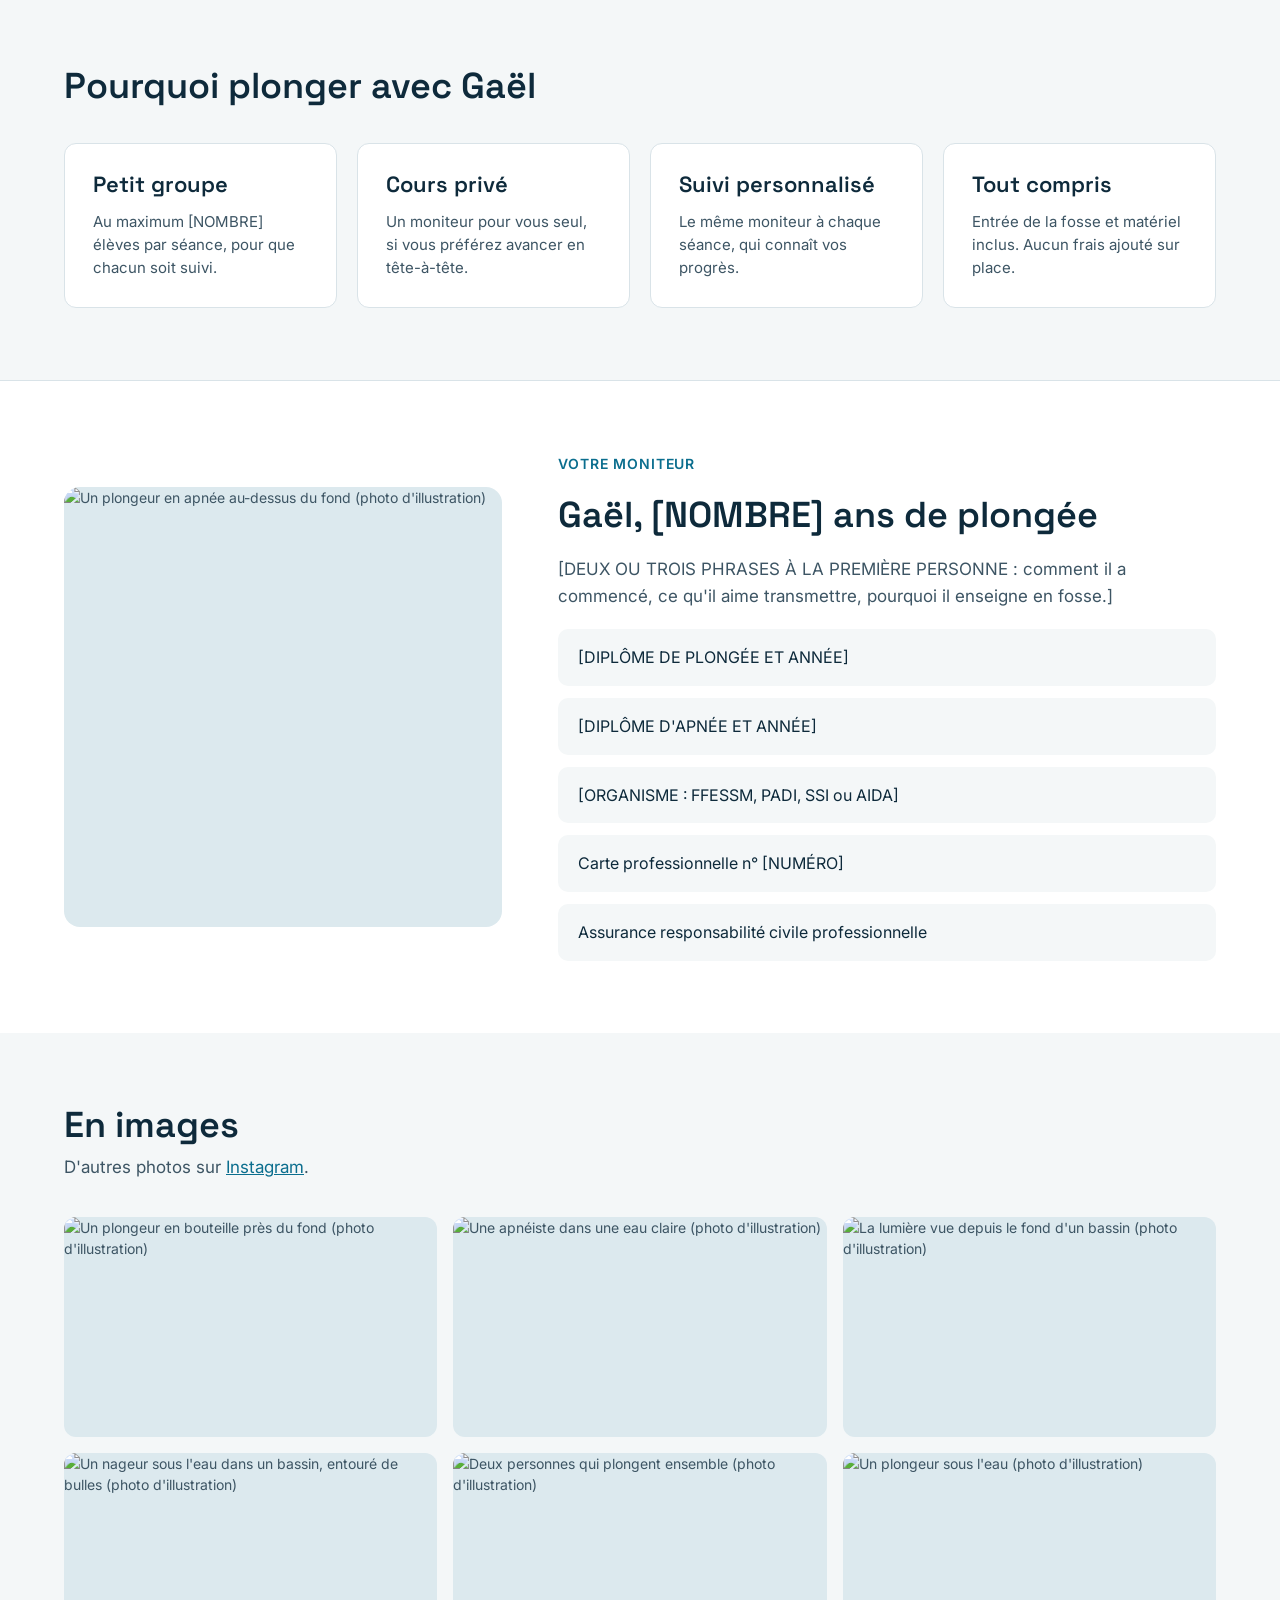
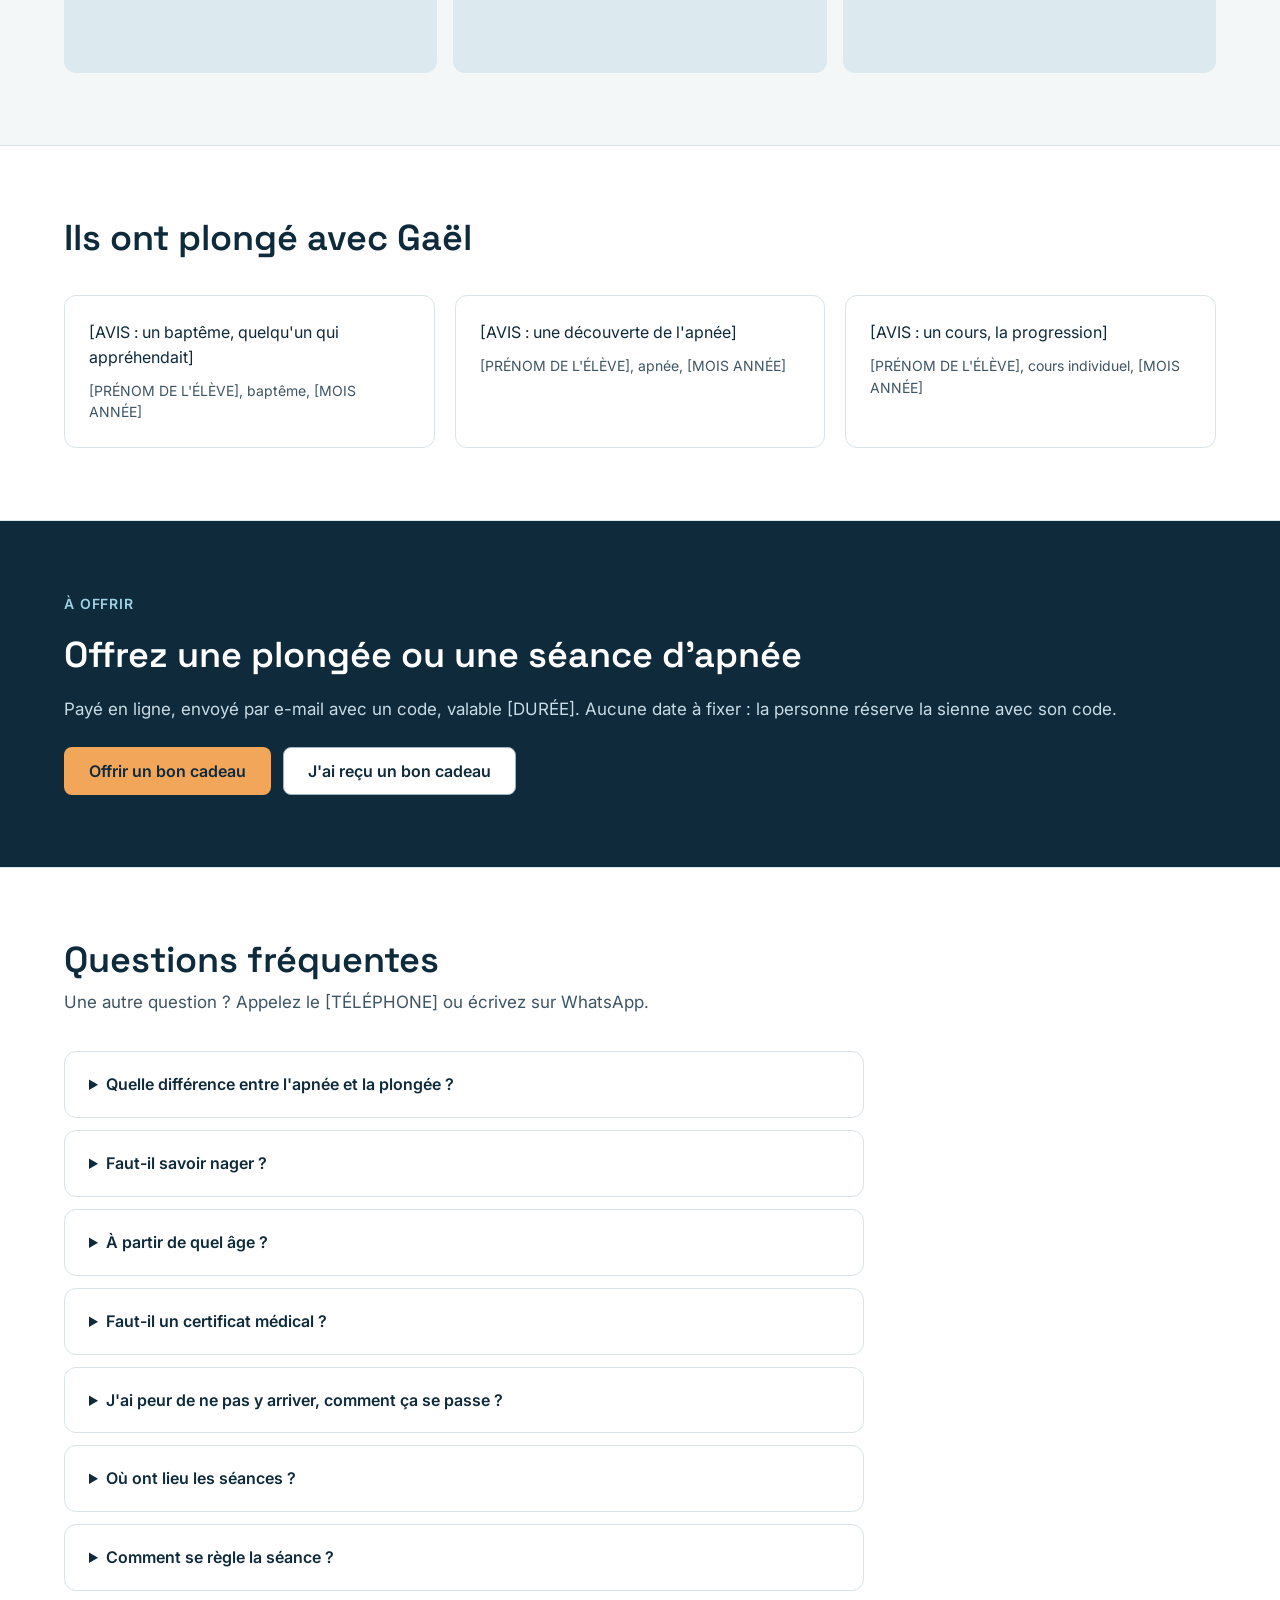
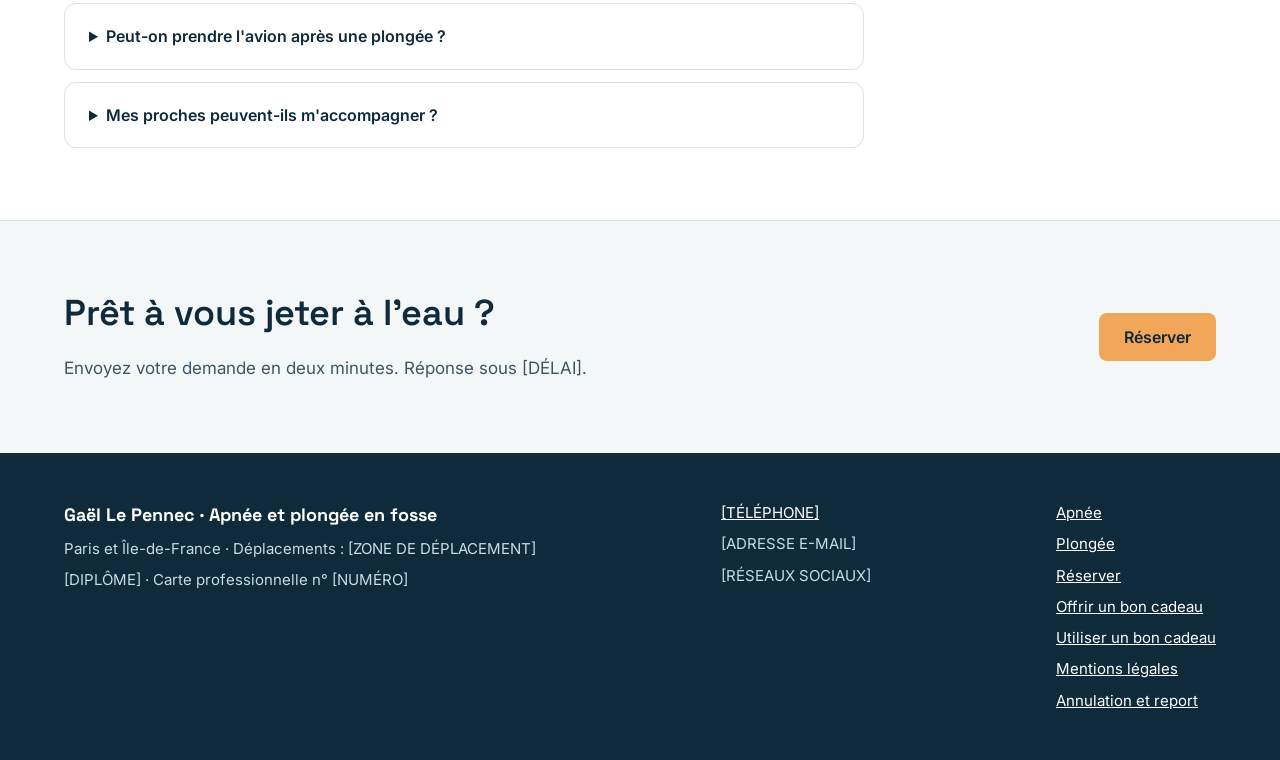
==== commit 83571ec7: "Add files via upload" ====
--- a/index.html
+++ b/index.html
@@ -3,8 +3,8 @@
 <head>
   <meta charset="utf-8">
   <meta name="viewport" content="width=device-width, initial-scale=1">
-  <title>Gaël Le Pennec · Moniteur de plongée à Paris — baptêmes et cours en fosse</title>
-  <meta name="description" content="Baptême de plongée en fosse, cours collectifs et cours individuels à Paris et en Île-de-France avec un moniteur diplômé. Toute l'année, matériel fourni, bons cadeaux.">
+  <title>Gaël Le Pennec · Apnée et plongée en fosse à Paris — découvertes, baptêmes et cours</title>
+  <meta name="description" content="Apnée et plongée en fosse à Paris et en Île-de-France avec un moniteur diplômé : découverte de l'apnée, baptême de plongée, cours collectifs et individuels. Matériel et entrée compris.">
   <link rel="preconnect" href="https://fonts.googleapis.com">
   <link rel="preconnect" href="https://fonts.gstatic.com" crossorigin>
   <link rel="stylesheet" href="https://fonts.googleapis.com/css2?family=Inter:wght@400;500;600&family=Space+Grotesk:wght@500;600;700&display=swap">
@@ -13,16 +13,15 @@
 <body>
   <a class="lien-evitement" href="#contenu">Aller au contenu</a>
 
-  <div class="bandeau">Toute l'année en fosse, près de Paris · Entrée de la fosse et matériel compris · Bons cadeaux disponibles</div>
+  <div class="bandeau">Apnée et plongée en fosse, près de Paris · Entrée de la fosse et matériel compris · Paiement sur place</div>
 
   <header class="entete">
     <div class="conteneur entete__barre">
-      <a class="logo" href="index.html">Gaël Le Pennec<span class="logo__metier">Moniteur de plongée en fosse</span></a>
+      <a class="logo" href="index.html"><img class="logo__image" src="images/logo.png" alt="GLPlongée, accueil" width="231" height="120"><span class="logo__metier">Apnée &amp; plongée<br>en fosse</span></a>
       <button class="menu-bouton" type="button" aria-expanded="false" aria-controls="menu">Menu</button>
       <nav class="nav" id="menu" aria-label="Navigation principale">
-        <a href="bapteme.html">Baptême</a>
-        <a href="cours-collectifs.html">Cours collectifs</a>
-        <a href="cours-individuels.html">Cours individuels</a>
+        <a href="apnee.html">Apnée</a>
+        <a href="plongee.html">Plongée</a>
         <a href="offrir.html">Bon cadeau</a>
         <a href="#moniteur">Votre moniteur</a>
         <!-- Remplacer le numéro dans href (format international) et dans le texte -->
@@ -37,142 +36,143 @@
     <!-- Accroche -->
     <section class="conteneur accroche">
       <div class="accroche__texte">
-        <p class="surtitre">Plongée en fosse à Paris et en Île-de-France</p>
-        <h1>Respirez sous l'eau pour la première fois, en toute confiance.</h1>
-        <p class="chapeau">Baptêmes, cours collectifs et cours individuels en fosse de plongée, toute l'année, avec un moniteur diplômé. À votre rythme, à l'abri de la météo.</p>
+        <p class="surtitre">Apnée et plongée en fosse, à Paris et en Île-de-France</p>
+        <h1>Sous l'eau, en toute confiance, avec le même moniteur.</h1>
+        <p class="chapeau">Découvertes, baptêmes et cours, en petit groupe ou en tête-à-tête, toute l'année. Entrée de la fosse et matériel compris.</p>
         <div class="groupe-boutons">
-          <a class="bouton bouton--principal" href="reservation.html?offre=bapteme">Réserver un baptême</a>
-          <a class="bouton bouton--secondaire" href="#offres">Voir toutes les formules</a>
-        </div>
-        <!-- Avis : remplacer par la vraie note quand elle existe, sinon supprimer la ligne -->
-        <p class="note-avis">[NOTE]/5 sur [NOMBRE] avis</p>
+          <a class="bouton bouton--principal" href="#activites">Choisir mon activité</a>
+          <a class="bouton bouton--secondaire" href="offrir.html">Offrir un bon cadeau</a>
+        </div>
         <ul class="reassurance">
           <li>Moniteur diplômé</li>
           <li>Entrée de la fosse et matériel compris</li>
-          <li>Un moniteur pour un élève en baptême</li>
+          <li>Paiement sur place, le jour J</li>
         </ul>
       </div>
       <!-- À remplacer par : <img src="images/accueil.jpg" alt="…"> -->
-      <div class="photo-provisoire">[PHOTO : un baptême en fosse, plongeur souriant et moniteur]</div>
+      <!-- Photo d'illustration à remplacer : Gaël avec un élève, en fosse -->
+      <img class="photo" src="https://images.pexels.com/photos/9229067/pexels-photo-9229067.jpeg?auto=compress&cs=tinysrgb&w=1200" alt="Deux personnes sous l'eau, masque et palmes (photo d'illustration)" loading="lazy">
+    </section>
+
+    <!-- Les deux entrées : apnée et plongée -->
+    <section class="section section--blanche" id="activites">
+      <div class="conteneur">
+        <div class="entete-section">
+          <h2>Apnée ou plongée ?</h2>
+          <p class="chapeau">Choisissez votre discipline : toutes les formules et leurs prix sont sur chaque page.</p>
+        </div>
+        <div class="grille grille--2">
+
+          <a class="entree" href="apnee.html">
+            <!-- Photo d'illustration à remplacer : apnéiste en fosse -->
+      <img class="photo" src="https://images.pexels.com/photos/31363206/pexels-photo-31363206.jpeg?auto=compress&cs=tinysrgb&w=1200" alt="Une apnéiste glisse sous l'eau (photo d'illustration)" loading="lazy">
+            <div class="entree__texte">
+              <span class="surtitre">Sans bouteille</span>
+              <h3>Apnée</h3>
+              <p>Apprenez à vous détendre, à retenir votre souffle et à descendre en sécurité.</p>
+              <ul class="entree__formules">
+                <li>Découverte</li>
+                <li>Cours collectifs</li>
+                <li>Cours individuels</li>
+              </ul>
+              <span class="entree__lien">Découvrir l'apnée <span aria-hidden="true">→</span></span>
+            </div>
+          </a>
+
+          <a class="entree" href="plongee.html">
+            <!-- Photo d'illustration à remplacer : baptême de plongée en fosse -->
+      <img class="photo" src="https://images.pexels.com/photos/1645028/pexels-photo-1645028.jpeg?auto=compress&cs=tinysrgb&w=1200" alt="Un plongeur en bouteille sous l'eau (photo d'illustration)" loading="lazy">
+            <div class="entree__texte">
+              <span class="surtitre">Avec bouteille</span>
+              <h3>Plongée</h3>
+              <p>Respirez sous l'eau pour la première fois, puis progressez à votre rythme.</p>
+              <ul class="entree__formules">
+                <li>Baptême</li>
+                <li>Cours collectifs</li>
+                <li>Cours individuels</li>
+              </ul>
+              <span class="entree__lien">Découvrir la plongée <span aria-hidden="true">→</span></span>
+            </div>
+          </a>
+
+        </div>
+      </div>
+    </section>
+
+    <!-- Pourquoi moi -->
+    <section class="section" id="pourquoi">
+      <div class="conteneur">
+        <div class="entete-section">
+          <h2>Pourquoi plonger avec Gaël</h2>
+        </div>
+        <div class="grille grille--4">
+          <article class="carte carte--blanche">
+            <h3>Petit groupe</h3>
+            <p>Au maximum [NOMBRE] élèves par séance, pour que chacun soit suivi.</p>
+          </article>
+          <article class="carte carte--blanche">
+            <h3>Cours privé</h3>
+            <p>Un moniteur pour vous seul, si vous préférez avancer en tête-à-tête.</p>
+          </article>
+          <article class="carte carte--blanche">
+            <h3>Suivi personnalisé</h3>
+            <p>Le même moniteur à chaque séance, qui connaît vos progrès.</p>
+          </article>
+          <article class="carte carte--blanche">
+            <h3>Tout compris</h3>
+            <p>Entrée de la fosse et matériel inclus. Aucun frais ajouté sur place.</p>
+          </article>
+        </div>
+      </div>
     </section>
 
     <!-- Votre moniteur -->
     <section class="section section--blanche" id="moniteur" style="border-bottom: none">
       <div class="conteneur moniteur">
-        <div class="photo-provisoire">[PHOTO : portrait du moniteur, en tenue, souriant]</div>
+        <!-- Photo d'illustration à remplacer : portrait de Gaël, en tenue, souriant -->
+      <img class="photo" src="https://images.pexels.com/photos/9307240/pexels-photo-9307240.jpeg?auto=compress&cs=tinysrgb&w=1200" alt="Un plongeur en apnée au-dessus du fond (photo d'illustration)" loading="lazy">
         <div class="colonne-texte">
           <p class="surtitre">Votre moniteur</p>
           <h2>Gaël, [NOMBRE] ans de plongée</h2>
           <p class="chapeau">[DEUX OU TROIS PHRASES À LA PREMIÈRE PERSONNE : comment il a commencé, ce qu'il aime transmettre, pourquoi il enseigne en fosse.]</p>
           <ul class="liste-garanties">
-            <li>[DIPLÔME PROFESSIONNEL ET ANNÉE]</li>
-            <li>[ORGANISME DE CERTIFICATION : FFESSM, PADI ou SSI]</li>
+            <li>[DIPLÔME DE PLONGÉE ET ANNÉE]</li>
+            <li>[DIPLÔME D'APNÉE ET ANNÉE]</li>
+            <li>[ORGANISME : FFESSM, PADI, SSI ou AIDA]</li>
             <li>Carte professionnelle n° [NUMÉRO]</li>
-            <li>[NOMBRE] plongées encadrées · Formé aux premiers secours</li>
             <li>Assurance responsabilité civile professionnelle</li>
           </ul>
         </div>
       </div>
     </section>
 
-    <!-- Les trois offres -->
-    <section class="section" id="offres">
-      <div class="conteneur">
-        <div class="entete-section">
-          <h2>Trois façons de plonger</h2>
-          <p class="chapeau">Pour une première bulle, en petit groupe ou en tête-à-tête avec le moniteur : choisissez votre formule.</p>
-        </div>
-        <div class="grille grille--3">
-
-          <article class="carte carte--blanche">
-            <span class="surtitre">Découvrir</span>
-            <h3>Baptême de plongée</h3>
-            <p>Votre première immersion en fosse, seul avec le moniteur, sans aucune connaissance préalable.</p>
-            <ul class="chiffres">
-              <li><strong>[DURÉE]</strong>sous l'eau</li>
-              <li><strong>[PROFONDEUR] m</strong>au maximum</li>
-              <li><strong>Dès [ÂGE] ans</strong>avec accord parental</li>
-              <li><strong>1 pour 1</strong>avec le moniteur</li>
-            </ul>
-            <p class="carte__prix">[PRIX] €</p>
-            <a class="bouton bouton--principal" href="reservation.html?offre=bapteme">Réserver un baptême</a>
-            <a class="carte__lien" href="bapteme.html">Tout savoir sur le baptême</a>
-          </article>
-
-          <article class="carte carte--blanche">
-            <span class="surtitre">En groupe</span>
-            <h3>Cours collectifs</h3>
-            <p>Des séances en petit groupe, en fosse, pour apprendre et progresser ensemble.</p>
-            <ul class="chiffres">
-              <li><strong>[NOMBRE] plongeurs</strong>au maximum</li>
-              <li><strong>[DURÉE]</strong>de séance</li>
-              <li><strong>[JOURS]</strong>créneaux réguliers</li>
-              <li><strong>Dès [ÂGE] ans</strong>[NIVEAU REQUIS]</li>
-            </ul>
-            <p class="carte__prix">[PRIX] € la séance</p>
-            <a class="bouton bouton--secondaire" href="reservation.html?offre=collectif">Rejoindre un cours</a>
-            <a class="carte__lien" href="cours-collectifs.html">Tout savoir sur les cours collectifs</a>
-          </article>
-
-          <article class="carte carte--blanche">
-            <span class="surtitre">En solo</span>
-            <h3>Cours individuels</h3>
-            <p>Un moniteur pour vous seul : débuter en douceur, reprendre après une pause ou travailler un point précis.</p>
-            <ul class="chiffres">
-              <li><strong>1 pour 1</strong>avec le moniteur</li>
-              <li><strong>[DURÉE]</strong>de séance</li>
-              <li><strong>À la carte</strong>selon les créneaux de la fosse</li>
-              <li><strong>Dès [ÂGE] ans</strong>[NIVEAUX ACCEPTÉS]</li>
-            </ul>
-            <p class="carte__prix">[PRIX] € la séance</p>
-            <a class="bouton bouton--secondaire" href="reservation.html?offre=individuel">Réserver une séance</a>
-            <a class="carte__lien" href="cours-individuels.html">Tout savoir sur les cours individuels</a>
-          </article>
-
-        </div>
-        <p class="note">Tous les prix comprennent l'encadrement, le matériel indiqué et l'entrée de la fosse. Aucun frais ajouté sur place.</p>
-      </div>
-    </section>
-
-    <!-- Parcours -->
-    <section class="section section--marine" id="parcours">
-      <div class="conteneur deux-colonnes">
-        <div class="colonne-texte">
-          <p class="surtitre">Votre parcours</p>
-          <h2>Du premier baptême à vos progrès, avec le même moniteur.</h2>
-          <p class="chapeau">Chaque étape prépare la suivante. Vous avancez quand vous êtes prêt, sans changer d'interlocuteur.</p>
-          <a class="bouton bouton--secondaire" href="reservation.html">Commencer</a>
-        </div>
-        <ol class="parcours">
-          <li>Baptême en fosse : une première immersion accompagnée</li>
-          <li>Cours collectifs : apprendre et progresser en petit groupe</li>
-          <li>Cours individuels : avancer à votre rythme sur vos points faibles</li>
-          <li>[SUITE POSSIBLE : certification, sortie en mer — à préciser]</li>
-        </ol>
-      </div>
-    </section>
-
     <!-- Galerie -->
-    <section class="section section--blanche">
-      <div class="conteneur">
-        <div class="entete-section">
-          <h2>Là où vous allez plonger</h2>
-          <p class="chapeau">[UNE PHRASE SUR LA FOSSE : profondeur, paliers, température de l'eau, accès depuis Paris]</p>
-        </div>
-        <!-- Six photos minimum : plongeurs souriants, la fosse, mise à l'eau -->
+    <section class="section">
+      <div class="conteneur">
+        <div class="entete-section">
+          <h2>En images</h2>
+          <p class="chapeau">D'autres photos sur <a href="[LIEN INSTAGRAM]">Instagram</a>.</p>
+        </div>
+        <!-- Photos réelles, avec l'accord des personnes -->
         <div class="galerie">
-          <div class="photo-provisoire">[PHOTO : baptême]</div>
-          <div class="photo-provisoire">[PHOTO : la fosse vue du fond]</div>
-          <div class="photo-provisoire">[PHOTO : mise à l'eau]</div>
-          <div class="photo-provisoire">[PHOTO : exercice technique]</div>
-          <div class="photo-provisoire">[PHOTO : cours collectif]</div>
-          <div class="photo-provisoire">[PHOTO : sortie en mer]</div>
+          <!-- Photo d'illustration à remplacer : baptême -->
+      <img class="photo" src="https://images.pexels.com/photos/2405643/pexels-photo-2405643.jpeg?auto=compress&cs=tinysrgb&w=1200" alt="Un plongeur en bouteille près du fond (photo d'illustration)" loading="lazy">
+          <!-- Photo d'illustration à remplacer : apnée -->
+      <img class="photo" src="https://images.pexels.com/photos/4794735/pexels-photo-4794735.jpeg?auto=compress&cs=tinysrgb&w=1200" alt="Une apnéiste dans une eau claire (photo d'illustration)" loading="lazy">
+          <!-- Photo d'illustration à remplacer : la fosse vue du fond -->
+      <img class="photo" src="https://images.pexels.com/photos/8688163/pexels-photo-8688163.jpeg?auto=compress&cs=tinysrgb&w=1200" alt="La lumière vue depuis le fond d'un bassin (photo d'illustration)" loading="lazy">
+          <!-- Photo d'illustration à remplacer : mise à l'eau -->
+      <img class="photo" src="https://images.pexels.com/photos/8688173/pexels-photo-8688173.jpeg?auto=compress&cs=tinysrgb&w=1200" alt="Un nageur sous l'eau dans un bassin, entouré de bulles (photo d'illustration)" loading="lazy">
+          <!-- Photo d'illustration à remplacer : cours collectif -->
+      <img class="photo" src="https://images.pexels.com/photos/7714640/pexels-photo-7714640.jpeg?auto=compress&cs=tinysrgb&w=1200" alt="Deux personnes qui plongent ensemble (photo d'illustration)" loading="lazy">
+          <!-- Photo d'illustration à remplacer : Gaël et un élève -->
+      <img class="photo" src="https://images.pexels.com/photos/7001663/pexels-photo-7001663.jpeg?auto=compress&cs=tinysrgb&w=1200" alt="Un plongeur sous l'eau (photo d'illustration)" loading="lazy">
         </div>
       </div>
     </section>
 
     <!-- Avis -->
-    <section class="section" id="avis">
+    <section class="section section--blanche" id="avis">
       <div class="conteneur">
         <div class="entete-section">
           <h2>Ils ont plongé avec Gaël</h2>
@@ -183,26 +183,14 @@
             <footer>[PRÉNOM DE L'ÉLÈVE], baptême, [MOIS ANNÉE]</footer>
           </blockquote>
           <blockquote>
-            <p>[AVIS : un cours collectif, l'ambiance du groupe]</p>
-            <footer>[PRÉNOM DE L'ÉLÈVE], cours collectif, [MOIS ANNÉE]</footer>
+            <p>[AVIS : une découverte de l'apnée]</p>
+            <footer>[PRÉNOM DE L'ÉLÈVE], apnée, [MOIS ANNÉE]</footer>
           </blockquote>
           <blockquote>
-            <p>[AVIS : un parent, baptême d'un enfant]</p>
-            <footer>[PRÉNOM DE L'ÉLÈVE], baptême enfant, [MOIS ANNÉE]</footer>
+            <p>[AVIS : un cours, la progression]</p>
+            <footer>[PRÉNOM DE L'ÉLÈVE], cours individuel, [MOIS ANNÉE]</footer>
           </blockquote>
         </div>
-      </div>
-    </section>
-
-    <!-- Déplacements -->
-    <section class="section section--blanche" id="deplacements" style="border-bottom: none">
-      <div class="conteneur appel">
-        <div class="colonne-texte">
-          <p class="surtitre">Sur mesure</p>
-          <h2>Un groupe, une autre fosse, une sortie en mer ?</h2>
-          <p class="chapeau">Gaël se déplace : [GROUPES, ENTREPRISES, AUTRES FOSSES ET PISCINES, SORTIES OU STAGES EN MER — À PRÉCISER].</p>
-        </div>
-        <a class="bouton bouton--secondaire" href="reservation.html?offre=autre">Demander un devis</a>
       </div>
     </section>
 
@@ -211,11 +199,11 @@
       <div class="conteneur appel">
         <div class="colonne-texte">
           <p class="surtitre">À offrir</p>
-          <h2>Offrez un baptême de plongée</h2>
+          <h2>Offrez une plongée ou une séance d'apnée</h2>
           <p class="chapeau">Payé en ligne, envoyé par e-mail avec un code, valable [DURÉE]. Aucune date à fixer : la personne réserve la sienne avec son code.</p>
         </div>
         <div class="groupe-boutons">
-          <a class="bouton bouton--principal" href="offrir.html">Offrir un baptême</a>
+          <a class="bouton bouton--principal" href="offrir.html">Offrir un bon cadeau</a>
           <a class="bouton bouton--secondaire" href="reservation.html?bon=1">J'ai reçu un bon cadeau</a>
         </div>
       </div>
@@ -226,36 +214,36 @@
       <div class="conteneur">
         <div class="entete-section">
           <h2>Questions fréquentes</h2>
-          <p class="chapeau">Une autre question ? Appelez le [TÉLÉPHONE] ou écrivez à [ADRESSE E-MAIL].</p>
+          <p class="chapeau">Une autre question ? Appelez le [TÉLÉPHONE] ou écrivez sur WhatsApp.</p>
         </div>
         <div class="faq">
           <details>
+            <summary>Quelle différence entre l'apnée et la plongée ?</summary>
+            <p>En plongée, vous respirez grâce à une bouteille d'air et restez longtemps sous l'eau. En apnée, vous descendez sans bouteille, en retenant votre souffle : on travaille surtout la détente et la respiration. Les deux se pratiquent en fosse, encadrées par Gaël.</p>
+          </details>
+          <details>
             <summary>Faut-il savoir nager ?</summary>
-            <p>[RÉPONSE : sa règle pour le baptême, puis pour les cours]</p>
-          </details>
-          <details>
-            <summary>À partir de quel âge peut-on plonger ?</summary>
-            <p>[RÉPONSE : âge minimum par offre, autorisation parentale]</p>
+            <p>[RÉPONSE : sa règle pour l'apnée, le baptême et les cours]</p>
+          </details>
+          <details>
+            <summary>À partir de quel âge ?</summary>
+            <p>[RÉPONSE : âge minimum par activité, autorisation parentale]</p>
           </details>
           <details>
             <summary>Faut-il un certificat médical ?</summary>
-            <p>[RÉPONSE : pour le baptême, pour les cours, contre-indications à signaler]</p>
-          </details>
-          <details>
-            <summary>Je porte des lunettes ou des lentilles, est-ce possible ?</summary>
-            <p>[RÉPONSE]</p>
+            <p>[RÉPONSE : par activité, contre-indications à signaler]</p>
           </details>
           <details>
             <summary>J'ai peur de ne pas y arriver, comment ça se passe ?</summary>
             <p>[RÉPONSE : progressivité, possibilité de remonter à tout moment, moniteur à côté]</p>
           </details>
           <details>
-            <summary>Où ont lieu les plongées ?</summary>
+            <summary>Où ont lieu les séances ?</summary>
             <p>[RÉPONSE : nom et adresse des fosses, accès en transports, parking]</p>
           </details>
           <details>
-            <summary>L'entrée de la fosse est-elle comprise dans le prix ?</summary>
-            <p>[RÉPONSE : oui, ou montant à régler sur place]</p>
+            <summary>Comment se règle la séance ?</summary>
+            <p>Rien n'est à payer en ligne. Vous réglez le jour de la séance, sur place : en espèces, par chèque à l'ordre de Gaël Le Pennec, ou par carte bancaire. La carte se paie sans contact sur le téléphone de Gaël, ou en scannant un QR code avec le vôtre. Le paiement par carte est sécurisé par Stripe.</p>
           </details>
           <details>
             <summary>Peut-on prendre l'avion après une plongée ?</summary>
@@ -273,7 +261,7 @@
     <section class="section">
       <div class="conteneur appel">
         <div class="colonne-texte">
-          <h2>Prêt pour votre première bulle ?</h2>
+          <h2>Prêt à vous jeter à l'eau ?</h2>
           <p class="chapeau">Envoyez votre demande en deux minutes. Réponse sous [DÉLAI].</p>
         </div>
         <a class="bouton bouton--principal" href="reservation.html">Réserver</a>
@@ -285,7 +273,7 @@
   <footer class="pied">
     <div class="conteneur pied__grille">
       <div class="pied__bloc">
-        <span class="pied__nom">Gaël Le Pennec · Moniteur de plongée</span>
+        <span class="pied__nom">Gaël Le Pennec · Apnée et plongée en fosse</span>
         <span>Paris et Île-de-France · Déplacements : [ZONE DE DÉPLACEMENT]</span>
         <span>[DIPLÔME] · Carte professionnelle n° [NUMÉRO]</span>
       </div>
@@ -295,7 +283,8 @@
         <span>[RÉSEAUX SOCIAUX]</span>
       </div>
       <div class="pied__bloc">
-        <a href="bapteme.html">Baptême de plongée</a>
+        <a href="apnee.html">Apnée</a>
+        <a href="plongee.html">Plongée</a>
         <a href="reservation.html">Réserver</a>
         <a href="offrir.html">Offrir un bon cadeau</a>
         <a href="reservation.html?bon=1">Utiliser un bon cadeau</a>
--- a/css/styles.css
+++ b/css/styles.css
@@ -1066,3 +1066,182 @@
   font-size: 0.8125rem;
   color: var(--texte-doux);
 }
+
+/* Accueil : les deux entrées Apnée et Plongée ------------------------------ */
+
+.grille--2 {
+  grid-template-columns: repeat(2, minmax(0, 1fr));
+  gap: 24px;
+}
+
+.entree {
+  display: flex;
+  flex-direction: column;
+  background: var(--blanc);
+  border: 1px solid var(--bordure);
+  border-radius: 16px;
+  overflow: hidden;
+  color: inherit;
+  text-decoration: none;
+  transition: border-color 0.2s, transform 0.2s, box-shadow 0.2s;
+}
+
+.entree:hover {
+  border-color: var(--bordure-forte);
+  transform: translateY(-2px);
+  box-shadow: 0 12px 32px rgba(14, 42, 59, 0.08);
+}
+
+.entree:focus-visible {
+  outline: 3px solid var(--bleu);
+  outline-offset: 3px;
+}
+
+.entree .photo-provisoire {
+  min-height: 280px;
+  border: none;
+  border-bottom: 1px dashed var(--bordure-forte);
+  border-radius: 0;
+}
+
+.entree__texte {
+  padding: 28px;
+  display: flex;
+  flex-direction: column;
+  gap: 12px;
+}
+
+.entree__texte h3 {
+  font-size: 2rem;
+  margin: 0;
+}
+
+.entree__texte p {
+  color: var(--texte-doux);
+  margin: 0;
+}
+
+.entree__formules {
+  display: flex;
+  flex-wrap: wrap;
+  gap: 8px;
+  list-style: none;
+  padding: 0;
+  margin: 0;
+}
+
+.entree__formules li {
+  background: var(--fond);
+  border-radius: 999px;
+  padding: 4px 12px;
+  font-size: 0.875rem;
+  color: var(--texte);
+}
+
+.entree__lien {
+  font-weight: 600;
+  color: var(--bleu-fonce);
+  margin-top: 4px;
+}
+
+.entree:hover .entree__lien {
+  text-decoration: underline;
+}
+
+@media (max-width: 760px) {
+  .grille--2 {
+    grid-template-columns: minmax(0, 1fr);
+  }
+
+  .entree .photo-provisoire {
+    min-height: 200px;
+  }
+}
+
+@media (prefers-reduced-motion: reduce) {
+  .entree {
+    transition: none;
+  }
+
+  .entree:hover {
+    transform: none;
+  }
+}
+
+/* Photos (d'illustration pour l'instant) --------------------------------- */
+
+img.photo {
+  display: block;
+  width: 100%;
+  height: 100%;
+  min-height: 420px;
+  object-fit: cover;
+  border-radius: 16px;
+  background: #dce9ee;
+  color: var(--texte-doux);
+  font-size: 0.875rem;
+}
+
+.galerie img.photo {
+  min-height: 220px;
+  height: 220px;
+  border-radius: 12px;
+}
+
+.moniteur img.photo {
+  min-height: 380px;
+  height: 440px;
+}
+
+.entree img.photo {
+  min-height: 280px;
+  height: 280px;
+  border-radius: 0;
+}
+
+@media (max-width: 760px) {
+  img.photo {
+    min-height: 260px;
+    height: 260px;
+  }
+
+  .entree img.photo {
+    min-height: 200px;
+    height: 200px;
+  }
+
+  .moniteur img.photo {
+    min-height: 320px;
+    height: 320px;
+  }
+}
+
+/* Logo GLPlongée (image) ------------------------------------------------- */
+
+.logo {
+  flex-direction: row;
+  align-items: center;
+  gap: 12px;
+}
+
+.logo__image {
+  display: block;
+  height: 64px;
+  width: auto;
+}
+
+.logo__metier {
+  padding-left: 12px;
+  border-left: 1px solid var(--bordure);
+  line-height: 1.3;
+}
+
+@media (max-width: 760px) {
+  .logo__image {
+    height: 52px;
+  }
+
+  .logo__metier {
+    display: none;
+  }
+}
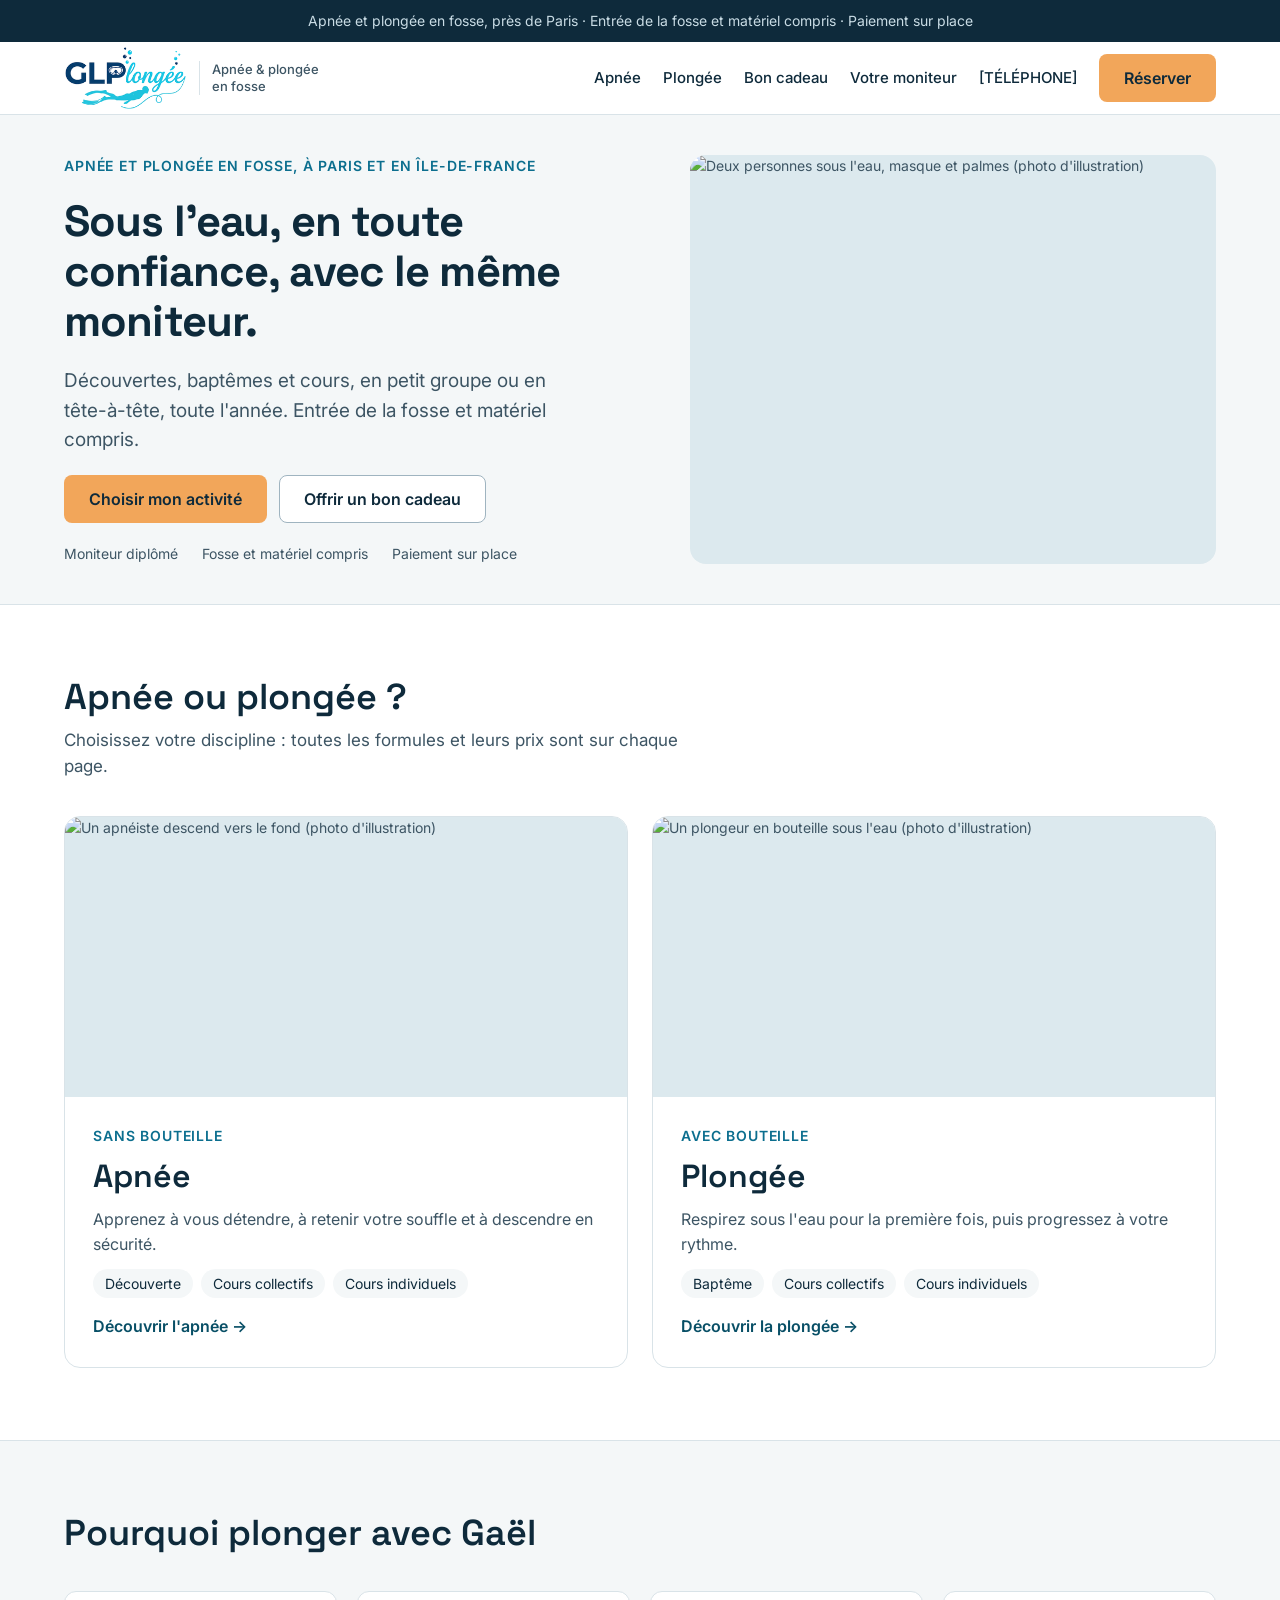
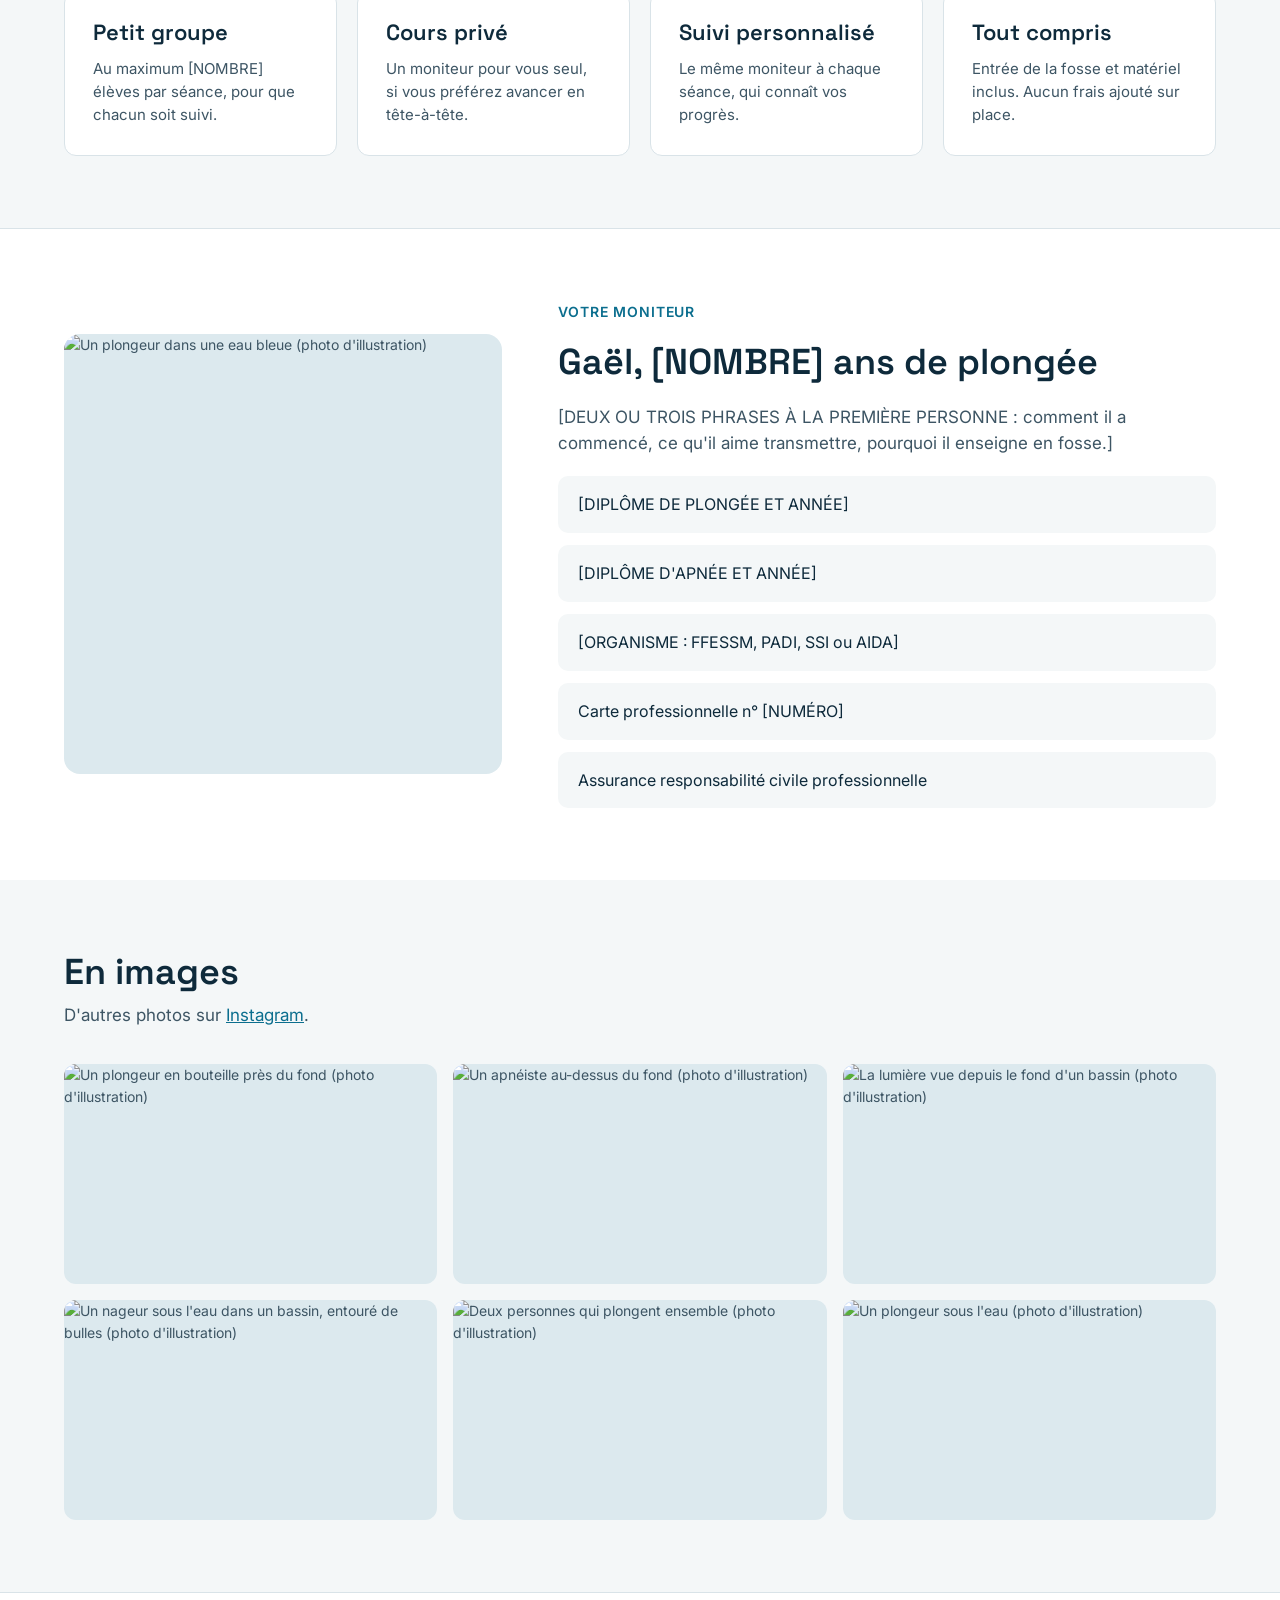
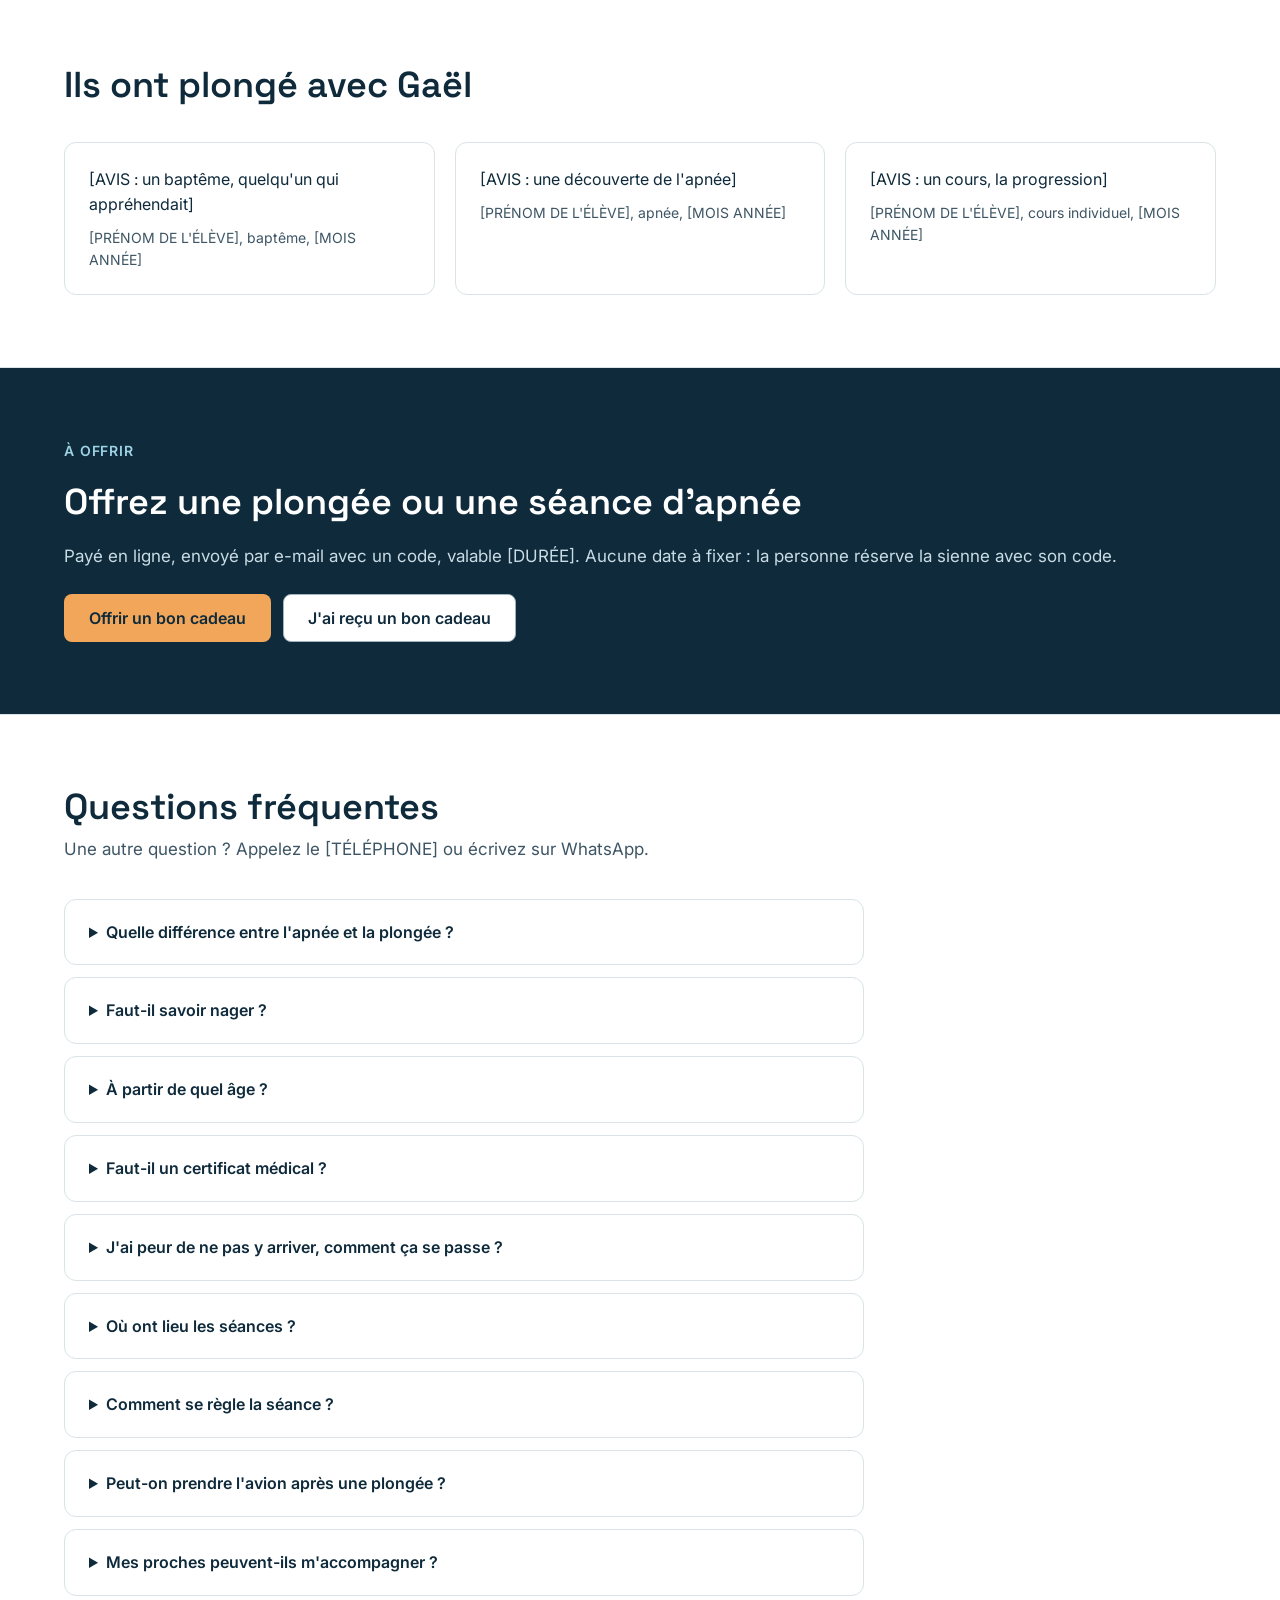
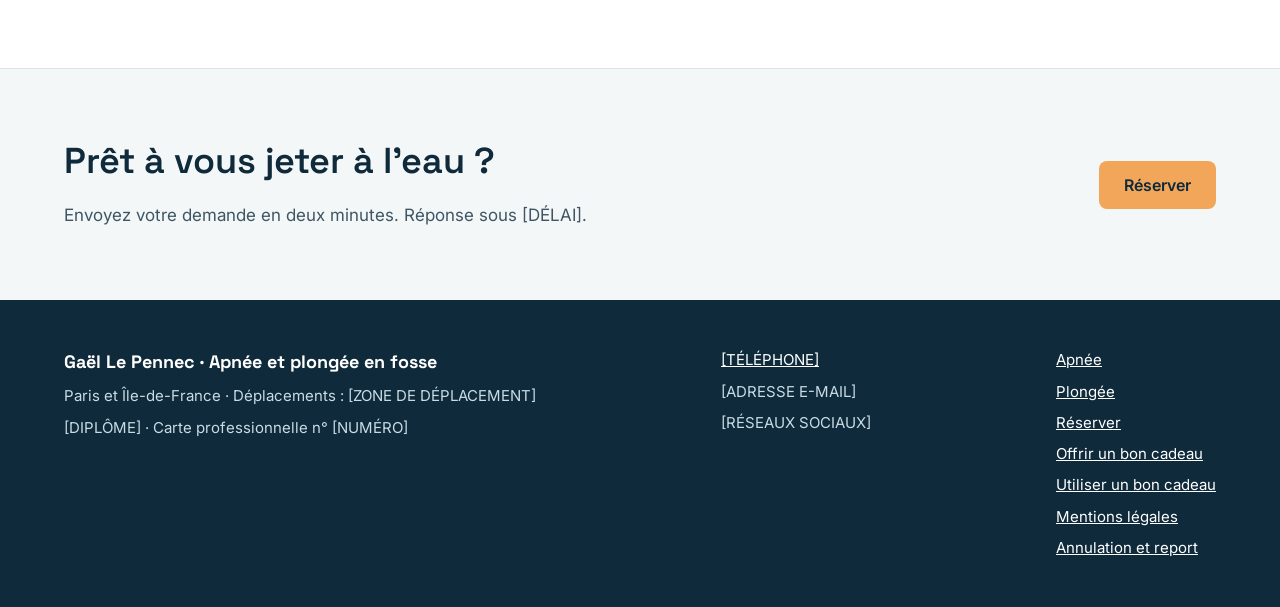
==== commit 0c568089: "Add files via upload" ====
--- a/index.html
+++ b/index.html
@@ -45,8 +45,8 @@
         </div>
         <ul class="reassurance">
           <li>Moniteur diplômé</li>
-          <li>Entrée de la fosse et matériel compris</li>
-          <li>Paiement sur place, le jour J</li>
+          <li>Fosse et matériel compris</li>
+          <li>Paiement sur place</li>
         </ul>
       </div>
       <!-- À remplacer par : <img src="images/accueil.jpg" alt="…"> -->
@@ -65,7 +65,7 @@
 
           <a class="entree" href="apnee.html">
             <!-- Photo d'illustration à remplacer : apnéiste en fosse -->
-      <img class="photo" src="https://images.pexels.com/photos/31363206/pexels-photo-31363206.jpeg?auto=compress&cs=tinysrgb&w=1200" alt="Une apnéiste glisse sous l'eau (photo d'illustration)" loading="lazy">
+      <img class="photo" src="https://images.pexels.com/photos/9307240/pexels-photo-9307240.jpeg?auto=compress&cs=tinysrgb&w=1200" alt="Un apnéiste descend vers le fond (photo d'illustration)" loading="lazy">
             <div class="entree__texte">
               <span class="surtitre">Sans bouteille</span>
               <h3>Apnée</h3>
@@ -130,7 +130,7 @@
     <section class="section section--blanche" id="moniteur" style="border-bottom: none">
       <div class="conteneur moniteur">
         <!-- Photo d'illustration à remplacer : portrait de Gaël, en tenue, souriant -->
-      <img class="photo" src="https://images.pexels.com/photos/9307240/pexels-photo-9307240.jpeg?auto=compress&cs=tinysrgb&w=1200" alt="Un plongeur en apnée au-dessus du fond (photo d'illustration)" loading="lazy">
+      <img class="photo" src="https://images.pexels.com/photos/9202684/pexels-photo-9202684.jpeg?auto=compress&cs=tinysrgb&w=1200" alt="Un plongeur dans une eau bleue (photo d'illustration)" loading="lazy">
         <div class="colonne-texte">
           <p class="surtitre">Votre moniteur</p>
           <h2>Gaël, [NOMBRE] ans de plongée</h2>
@@ -158,7 +158,7 @@
           <!-- Photo d'illustration à remplacer : baptême -->
       <img class="photo" src="https://images.pexels.com/photos/2405643/pexels-photo-2405643.jpeg?auto=compress&cs=tinysrgb&w=1200" alt="Un plongeur en bouteille près du fond (photo d'illustration)" loading="lazy">
           <!-- Photo d'illustration à remplacer : apnée -->
-      <img class="photo" src="https://images.pexels.com/photos/4794735/pexels-photo-4794735.jpeg?auto=compress&cs=tinysrgb&w=1200" alt="Une apnéiste dans une eau claire (photo d'illustration)" loading="lazy">
+      <img class="photo" src="https://images.pexels.com/photos/3041866/pexels-photo-3041866.jpeg?auto=compress&cs=tinysrgb&w=1200" alt="Un apnéiste au-dessus du fond (photo d'illustration)" loading="lazy">
           <!-- Photo d'illustration à remplacer : la fosse vue du fond -->
       <img class="photo" src="https://images.pexels.com/photos/8688163/pexels-photo-8688163.jpeg?auto=compress&cs=tinysrgb&w=1200" alt="La lumière vue depuis le fond d'un bassin (photo d'illustration)" loading="lazy">
           <!-- Photo d'illustration à remplacer : mise à l'eau -->
--- a/css/styles.css
+++ b/css/styles.css
@@ -1245,3 +1245,37 @@
     display: none;
   }
 }
+
+/* Premier bloc : la photo prend la hauteur du texte, pas plus ------------- */
+
+@media (min-width: 961px) {
+  .accroche {
+    align-items: stretch;
+    gap: 48px;
+    padding-top: 40px;
+    padding-bottom: 40px;
+  }
+
+  .accroche__texte {
+    gap: 20px;
+    justify-content: center;
+  }
+
+  .accroche h1 {
+    font-size: clamp(2.25rem, 3.4vw, 3rem);
+  }
+
+  /* hauteur 0 + hauteur minimale 100 % : c'est le texte qui fixe la hauteur */
+  .accroche > img.photo,
+  .accroche > .photo-provisoire {
+    height: 0;
+    min-height: 100%;
+  }
+}
+
+@media (min-width: 761px) and (max-width: 960px) {
+  .accroche > img.photo {
+    height: 320px;
+    min-height: 320px;
+  }
+}
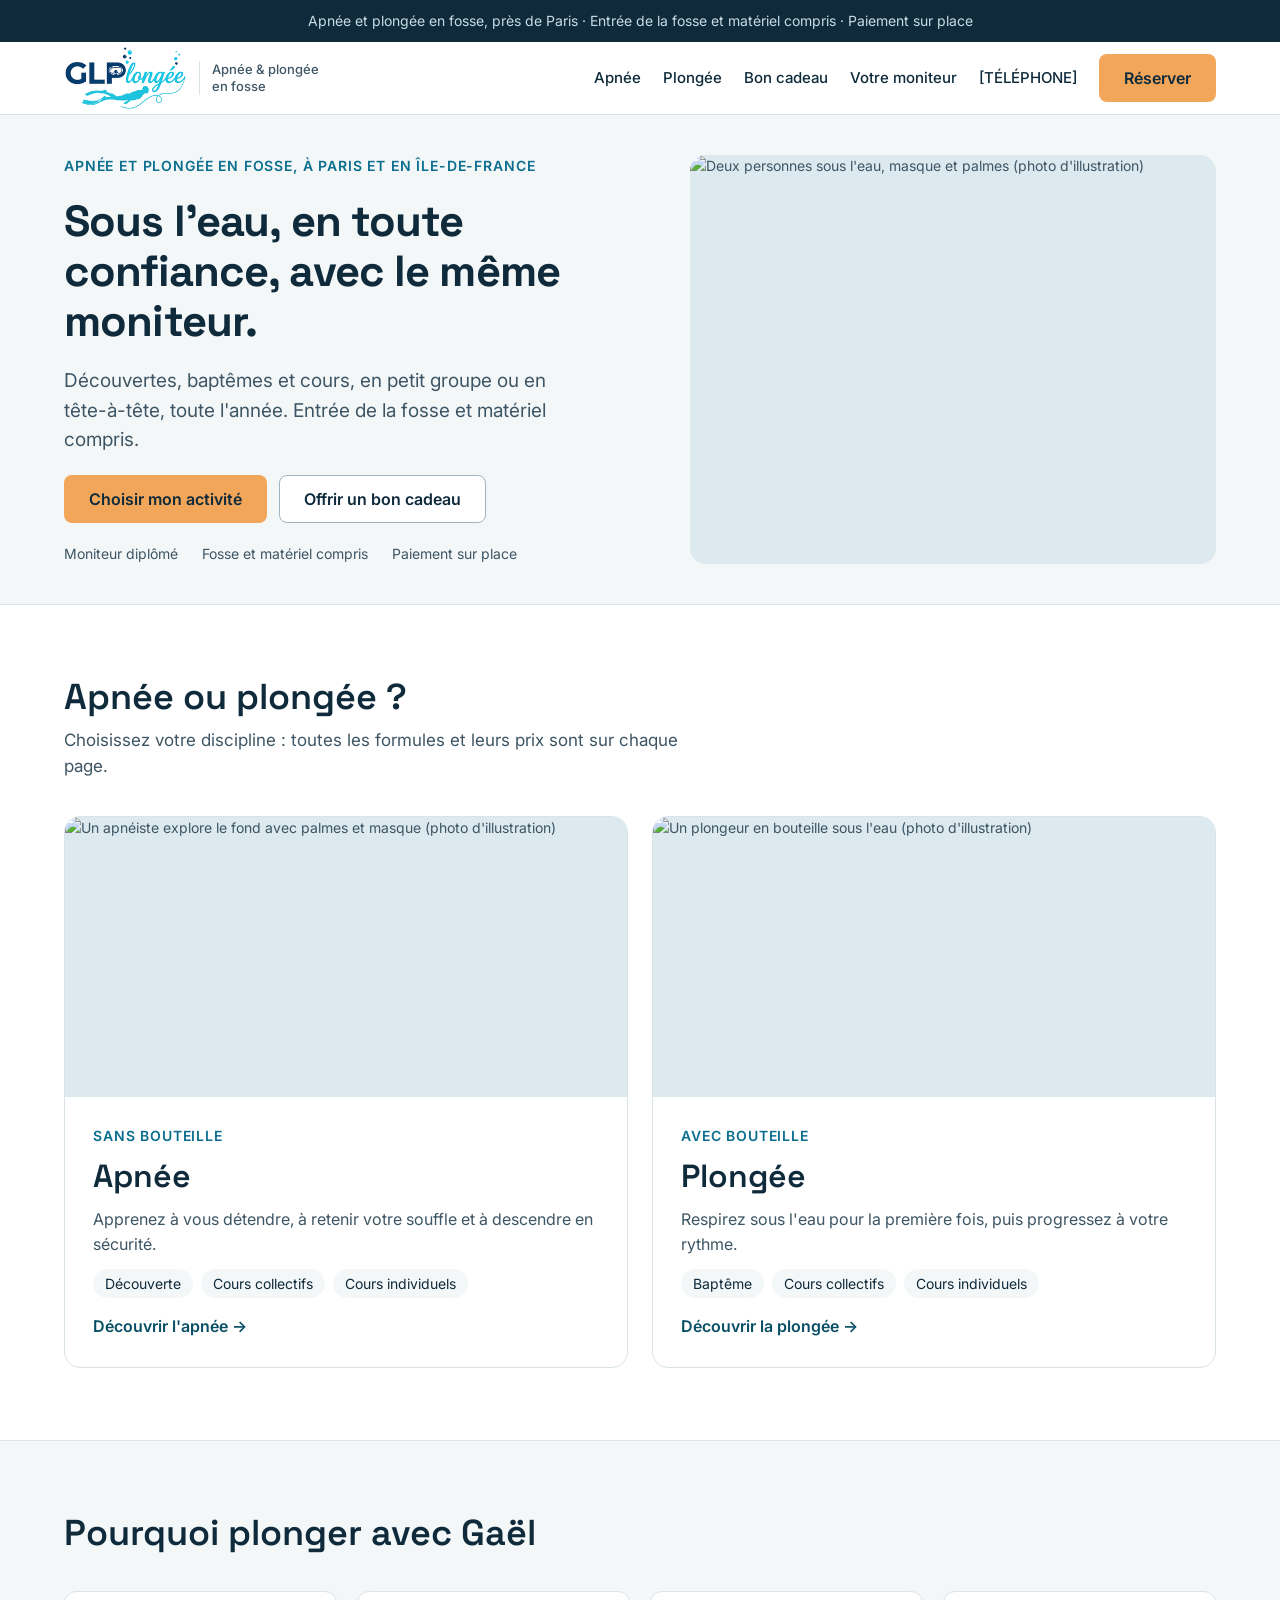
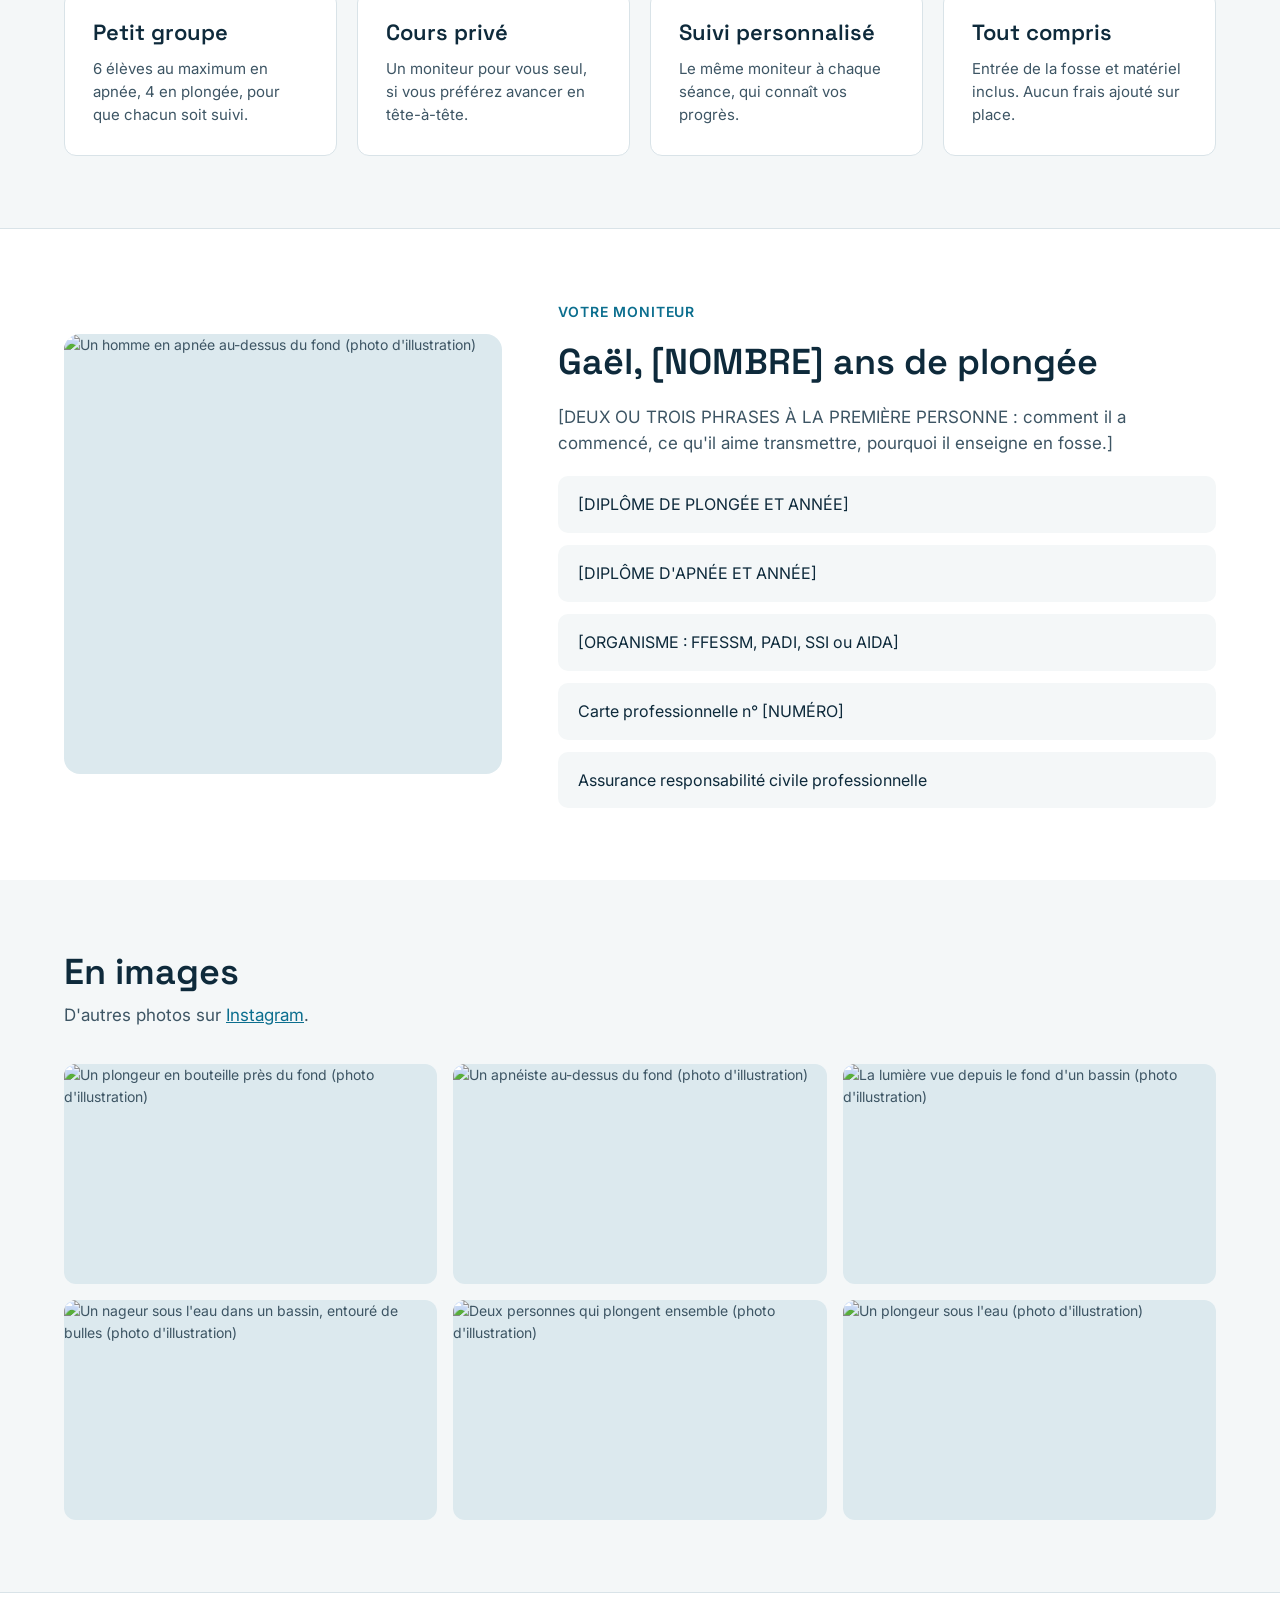
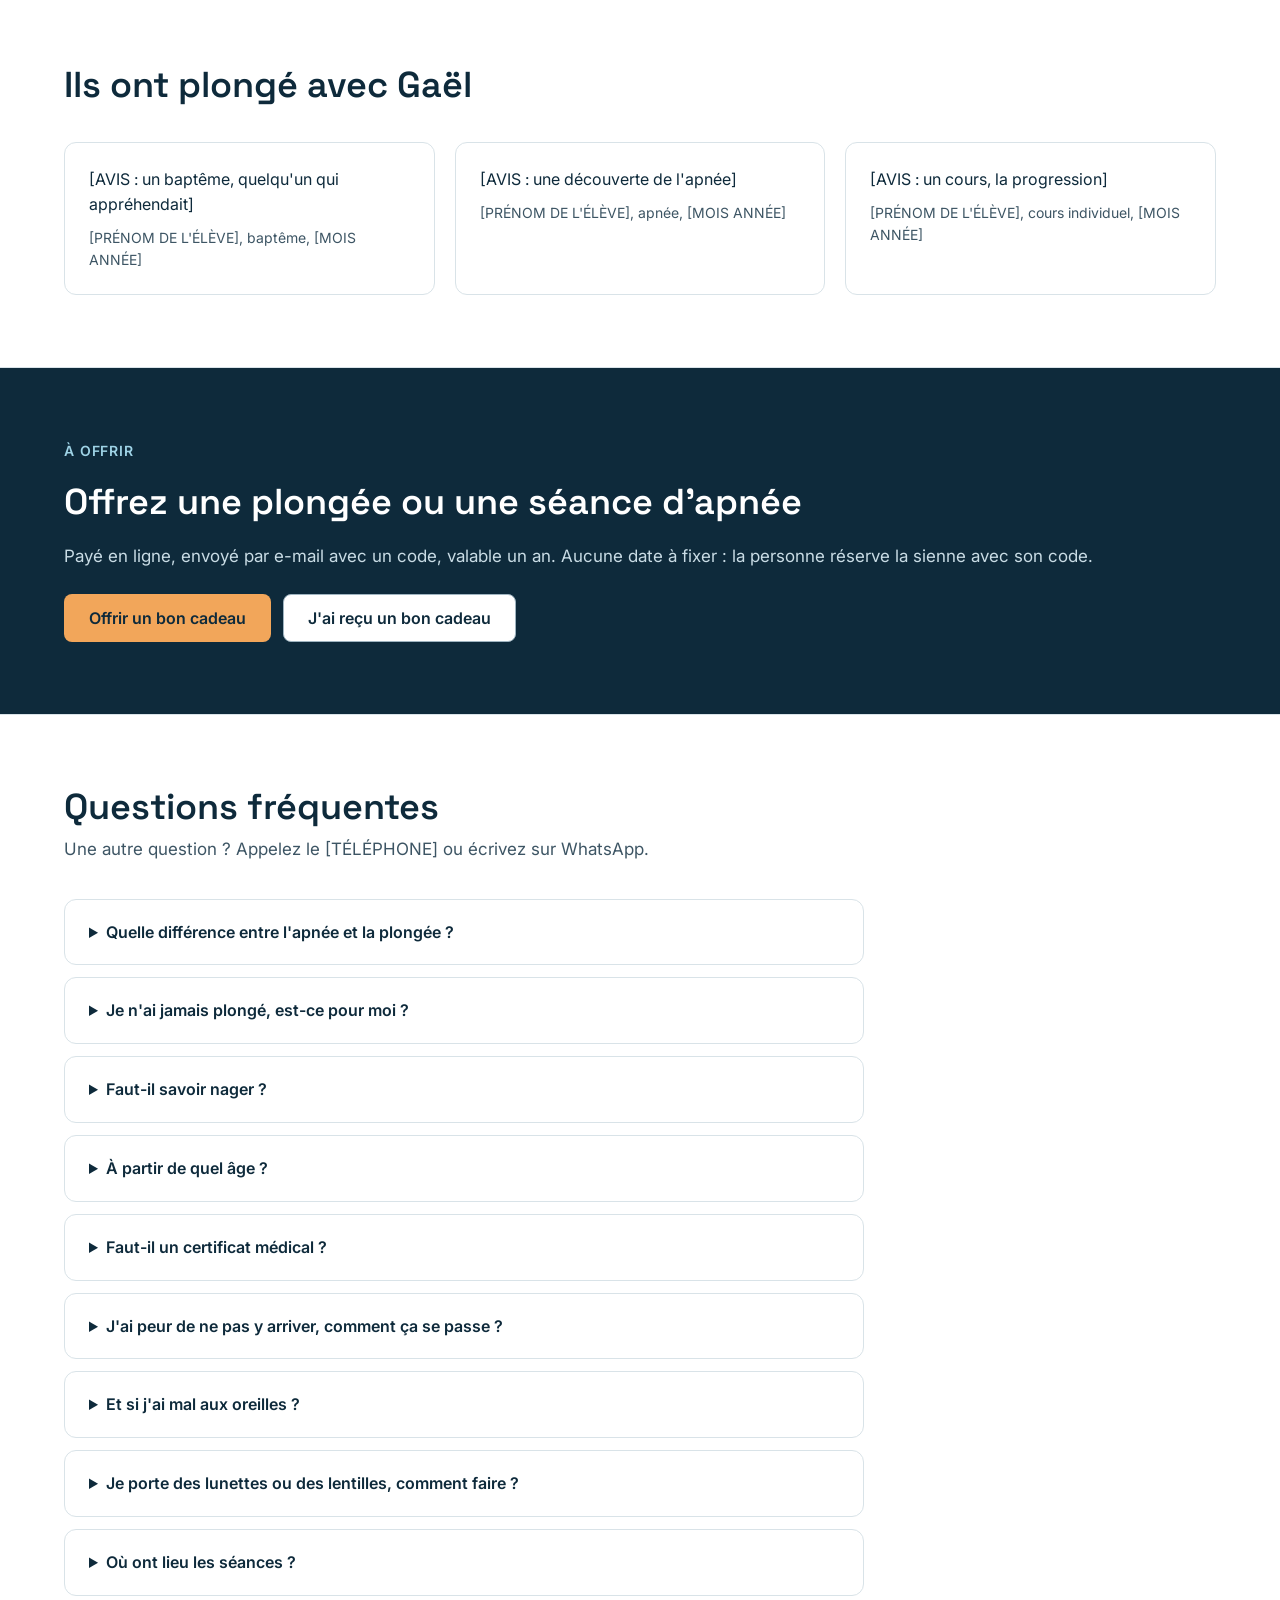
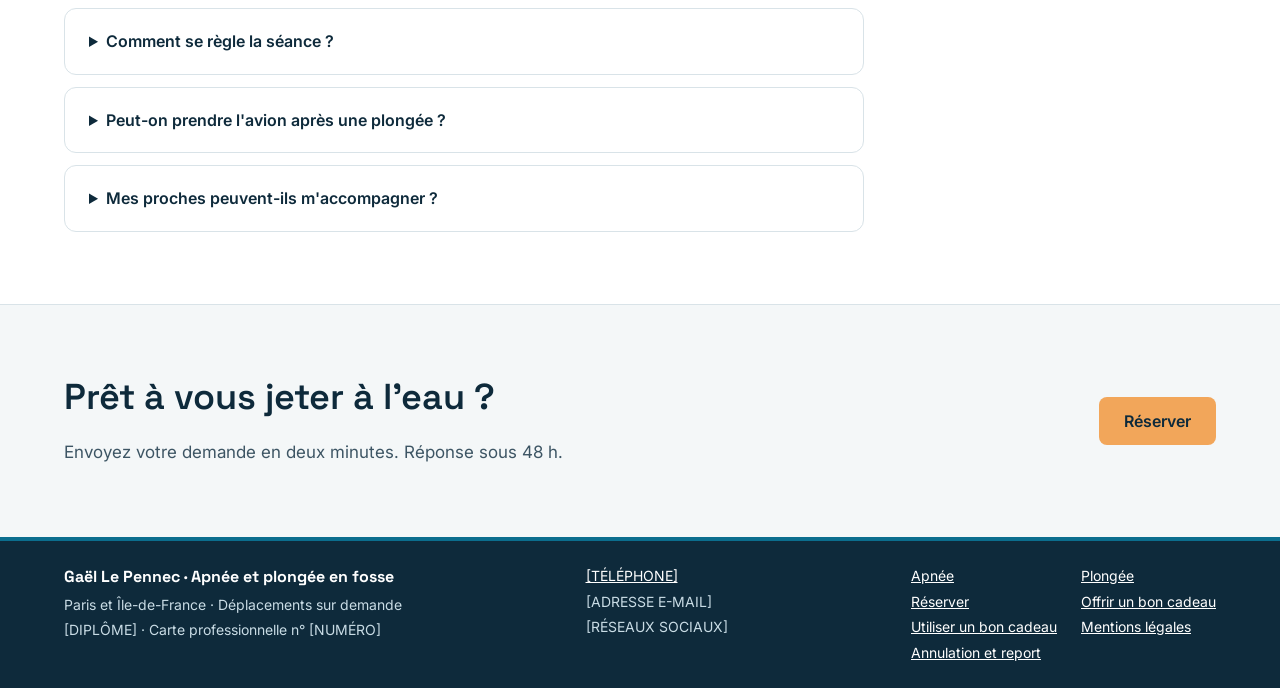
==== commit edf88451: "Add files via upload" ====
--- a/index.html
+++ b/index.html
@@ -8,7 +8,7 @@
   <link rel="preconnect" href="https://fonts.googleapis.com">
   <link rel="preconnect" href="https://fonts.gstatic.com" crossorigin>
   <link rel="stylesheet" href="https://fonts.googleapis.com/css2?family=Inter:wght@400;500;600&family=Space+Grotesk:wght@500;600;700&display=swap">
-  <link rel="stylesheet" href="css/styles.css">
+  <link rel="stylesheet" href="css/styles.css?v=20261123">
 </head>
 <body>
   <a class="lien-evitement" href="#contenu">Aller au contenu</a>
@@ -65,7 +65,7 @@
 
           <a class="entree" href="apnee.html">
             <!-- Photo d'illustration à remplacer : apnéiste en fosse -->
-      <img class="photo" src="https://images.pexels.com/photos/9307240/pexels-photo-9307240.jpeg?auto=compress&cs=tinysrgb&w=1200" alt="Un apnéiste descend vers le fond (photo d'illustration)" loading="lazy">
+      <img class="photo" src="https://images.pexels.com/photos/10053145/pexels-photo-10053145.jpeg?auto=compress&cs=tinysrgb&w=1200" alt="Un apnéiste explore le fond avec palmes et masque (photo d'illustration)" loading="lazy">
             <div class="entree__texte">
               <span class="surtitre">Sans bouteille</span>
               <h3>Apnée</h3>
@@ -108,7 +108,7 @@
         <div class="grille grille--4">
           <article class="carte carte--blanche">
             <h3>Petit groupe</h3>
-            <p>Au maximum [NOMBRE] élèves par séance, pour que chacun soit suivi.</p>
+            <p>6 élèves au maximum en apnée, 4 en plongée, pour que chacun soit suivi.</p>
           </article>
           <article class="carte carte--blanche">
             <h3>Cours privé</h3>
@@ -130,7 +130,7 @@
     <section class="section section--blanche" id="moniteur" style="border-bottom: none">
       <div class="conteneur moniteur">
         <!-- Photo d'illustration à remplacer : portrait de Gaël, en tenue, souriant -->
-      <img class="photo" src="https://images.pexels.com/photos/9202684/pexels-photo-9202684.jpeg?auto=compress&cs=tinysrgb&w=1200" alt="Un plongeur dans une eau bleue (photo d'illustration)" loading="lazy">
+      <img class="photo" src="https://images.pexels.com/photos/9307240/pexels-photo-9307240.jpeg?auto=compress&cs=tinysrgb&w=1200" alt="Un homme en apnée au-dessus du fond (photo d'illustration)" loading="lazy">
         <div class="colonne-texte">
           <p class="surtitre">Votre moniteur</p>
           <h2>Gaël, [NOMBRE] ans de plongée</h2>
@@ -200,7 +200,7 @@
         <div class="colonne-texte">
           <p class="surtitre">À offrir</p>
           <h2>Offrez une plongée ou une séance d'apnée</h2>
-          <p class="chapeau">Payé en ligne, envoyé par e-mail avec un code, valable [DURÉE]. Aucune date à fixer : la personne réserve la sienne avec son code.</p>
+          <p class="chapeau">Payé en ligne, envoyé par e-mail avec un code, valable un an. Aucune date à fixer : la personne réserve la sienne avec son code.</p>
         </div>
         <div class="groupe-boutons">
           <a class="bouton bouton--principal" href="offrir.html">Offrir un bon cadeau</a>
@@ -217,29 +217,42 @@
           <p class="chapeau">Une autre question ? Appelez le [TÉLÉPHONE] ou écrivez sur WhatsApp.</p>
         </div>
         <div class="faq">
+          <!-- Réponses proposées : à relire et ajuster avec Gaël -->
           <details>
             <summary>Quelle différence entre l'apnée et la plongée ?</summary>
             <p>En plongée, vous respirez grâce à une bouteille d'air et restez longtemps sous l'eau. En apnée, vous descendez sans bouteille, en retenant votre souffle : on travaille surtout la détente et la respiration. Les deux se pratiquent en fosse, encadrées par Gaël.</p>
           </details>
           <details>
+            <summary>Je n'ai jamais plongé, est-ce pour moi ?</summary>
+            <p>Oui. Le baptême de plongée et la découverte de l'apnée sont faits pour les grands débutants. Tout commence au sec, puis là où vous avez pied. Vous avancez à votre rythme, sans objectif à atteindre.</p>
+          </details>
+          <details>
             <summary>Faut-il savoir nager ?</summary>
-            <p>[RÉPONSE : sa règle pour l'apnée, le baptême et les cours]</p>
+            <p>Pour le baptême de plongée, pas besoin d'être un bon nageur : il suffit d'être à l'aise dans l'eau, le moniteur vous tient et vous guide. Pour l'apnée et les cours, il faut savoir nager et être à l'aise avec la tête sous l'eau.</p>
           </details>
           <details>
             <summary>À partir de quel âge ?</summary>
-            <p>[RÉPONSE : âge minimum par activité, autorisation parentale]</p>
+            <p>Dès 8 ans pour le baptême et les cours individuels de plongée, dès 12 ans pour l'apnée et les cours collectifs. Les mineurs doivent venir avec une autorisation parentale.</p>
           </details>
           <details>
             <summary>Faut-il un certificat médical ?</summary>
-            <p>[RÉPONSE : par activité, contre-indications à signaler]</p>
+            <p>Pas pour le baptême : un court questionnaire de santé suffit, à remplir sur place. Pour les cours de plongée et pour l'apnée, il faut un certificat médical de non contre-indication de moins d'un an, délivré par votre médecin traitant. Signalez avant de réserver tout problème cardiaque ou respiratoire (asthme), une épilepsie, une otite ou une sinusite en cours, une grossesse ou une opération récente.</p>
           </details>
           <details>
             <summary>J'ai peur de ne pas y arriver, comment ça se passe ?</summary>
-            <p>[RÉPONSE : progressivité, possibilité de remonter à tout moment, moniteur à côté]</p>
+            <p>C'est très fréquent, et c'est justement pour ça que tout est progressif. Vous commencez au sec, puis sur le palier où vous avez pied. Gaël reste à côté de vous pendant toute la séance. Un simple signe suffit pour remonter, à tout moment, sans avoir à vous justifier.</p>
+          </details>
+          <details>
+            <summary>Et si j'ai mal aux oreilles ?</summary>
+            <p>Avant de descendre, Gaël vous apprend à équilibrer vos oreilles, en pinçant le nez et en soufflant doucement. On descend lentement, et on remonte un peu si ça tire. Si vous êtes enrhumé, mieux vaut reporter la séance : c'est gratuit jusqu'à 48 h avant.</p>
+          </details>
+          <details>
+            <summary>Je porte des lunettes ou des lentilles, comment faire ?</summary>
+            <p>Les lentilles souples se gardent sans problème sous le masque. Si vous portez des lunettes, prévenez Gaël à la réservation pour trouver la meilleure solution.</p>
           </details>
           <details>
             <summary>Où ont lieu les séances ?</summary>
-            <p>[RÉPONSE : nom et adresse des fosses, accès en transports, parking]</p>
+            <p>En fosse, en Île-de-France : [NOM ET ADRESSE DE LA FOSSE]. L'accès en transports et le parking sont indiqués dans l'e-mail de confirmation. Gaël peut aussi se déplacer dans d'autres fosses pour les groupes.</p>
           </details>
           <details>
             <summary>Comment se règle la séance ?</summary>
@@ -247,11 +260,11 @@
           </details>
           <details>
             <summary>Peut-on prendre l'avion après une plongée ?</summary>
-            <p>[RÉPONSE : délai à respecter]</p>
+            <p>Après un baptême ou une seule plongée, attendez au moins 12 heures avant de prendre l'avion, et 24 heures après plusieurs plongées. Après une séance d'apnée en fosse, aucun délai particulier n'est demandé.</p>
           </details>
           <details>
             <summary>Mes proches peuvent-ils m'accompagner ?</summary>
-            <p>[RÉPONSE : accès des accompagnants au bord du bassin, photos]</p>
+            <p>Oui, selon le règlement de la fosse, ils peuvent souvent suivre la séance depuis le bord ou la tribune. Gaël vous le confirme à la réservation. Pour les enfants, un parent doit rester sur place.</p>
           </details>
         </div>
       </div>
@@ -262,7 +275,7 @@
       <div class="conteneur appel">
         <div class="colonne-texte">
           <h2>Prêt à vous jeter à l'eau ?</h2>
-          <p class="chapeau">Envoyez votre demande en deux minutes. Réponse sous [DÉLAI].</p>
+          <p class="chapeau">Envoyez votre demande en deux minutes. Réponse sous 48 h.</p>
         </div>
         <a class="bouton bouton--principal" href="reservation.html">Réserver</a>
       </div>
@@ -274,7 +287,7 @@
     <div class="conteneur pied__grille">
       <div class="pied__bloc">
         <span class="pied__nom">Gaël Le Pennec · Apnée et plongée en fosse</span>
-        <span>Paris et Île-de-France · Déplacements : [ZONE DE DÉPLACEMENT]</span>
+        <span>Paris et Île-de-France · Déplacements sur demande</span>
         <span>[DIPLÔME] · Carte professionnelle n° [NUMÉRO]</span>
       </div>
       <div class="pied__bloc">
@@ -294,7 +307,7 @@
     </div>
   </footer>
 
-  <script src="js/config.js"></script>
-  <script src="js/main.js"></script>
+  <script src="js/config.js?v=20261123"></script>
+  <script src="js/main.js?v=20261123"></script>
 </body>
 </html>
--- a/css/styles.css
+++ b/css/styles.css
@@ -1279,3 +1279,30 @@
     min-height: 320px;
   }
 }
+
+/* Pied de page plus compact ------------------------------------------------ */
+
+.pied {
+  font-size: 0.875rem;
+  border-top: 4px solid var(--bleu);
+}
+
+.pied__grille {
+  gap: 16px 40px;
+  padding: 24px 24px;
+}
+
+.pied__bloc {
+  gap: 4px;
+}
+
+.pied__nom {
+  font-size: 1rem;
+}
+
+.pied__bloc:last-child {
+  display: grid;
+  grid-template-columns: repeat(2, auto);
+  gap: 4px 24px;
+  align-content: start;
+}
